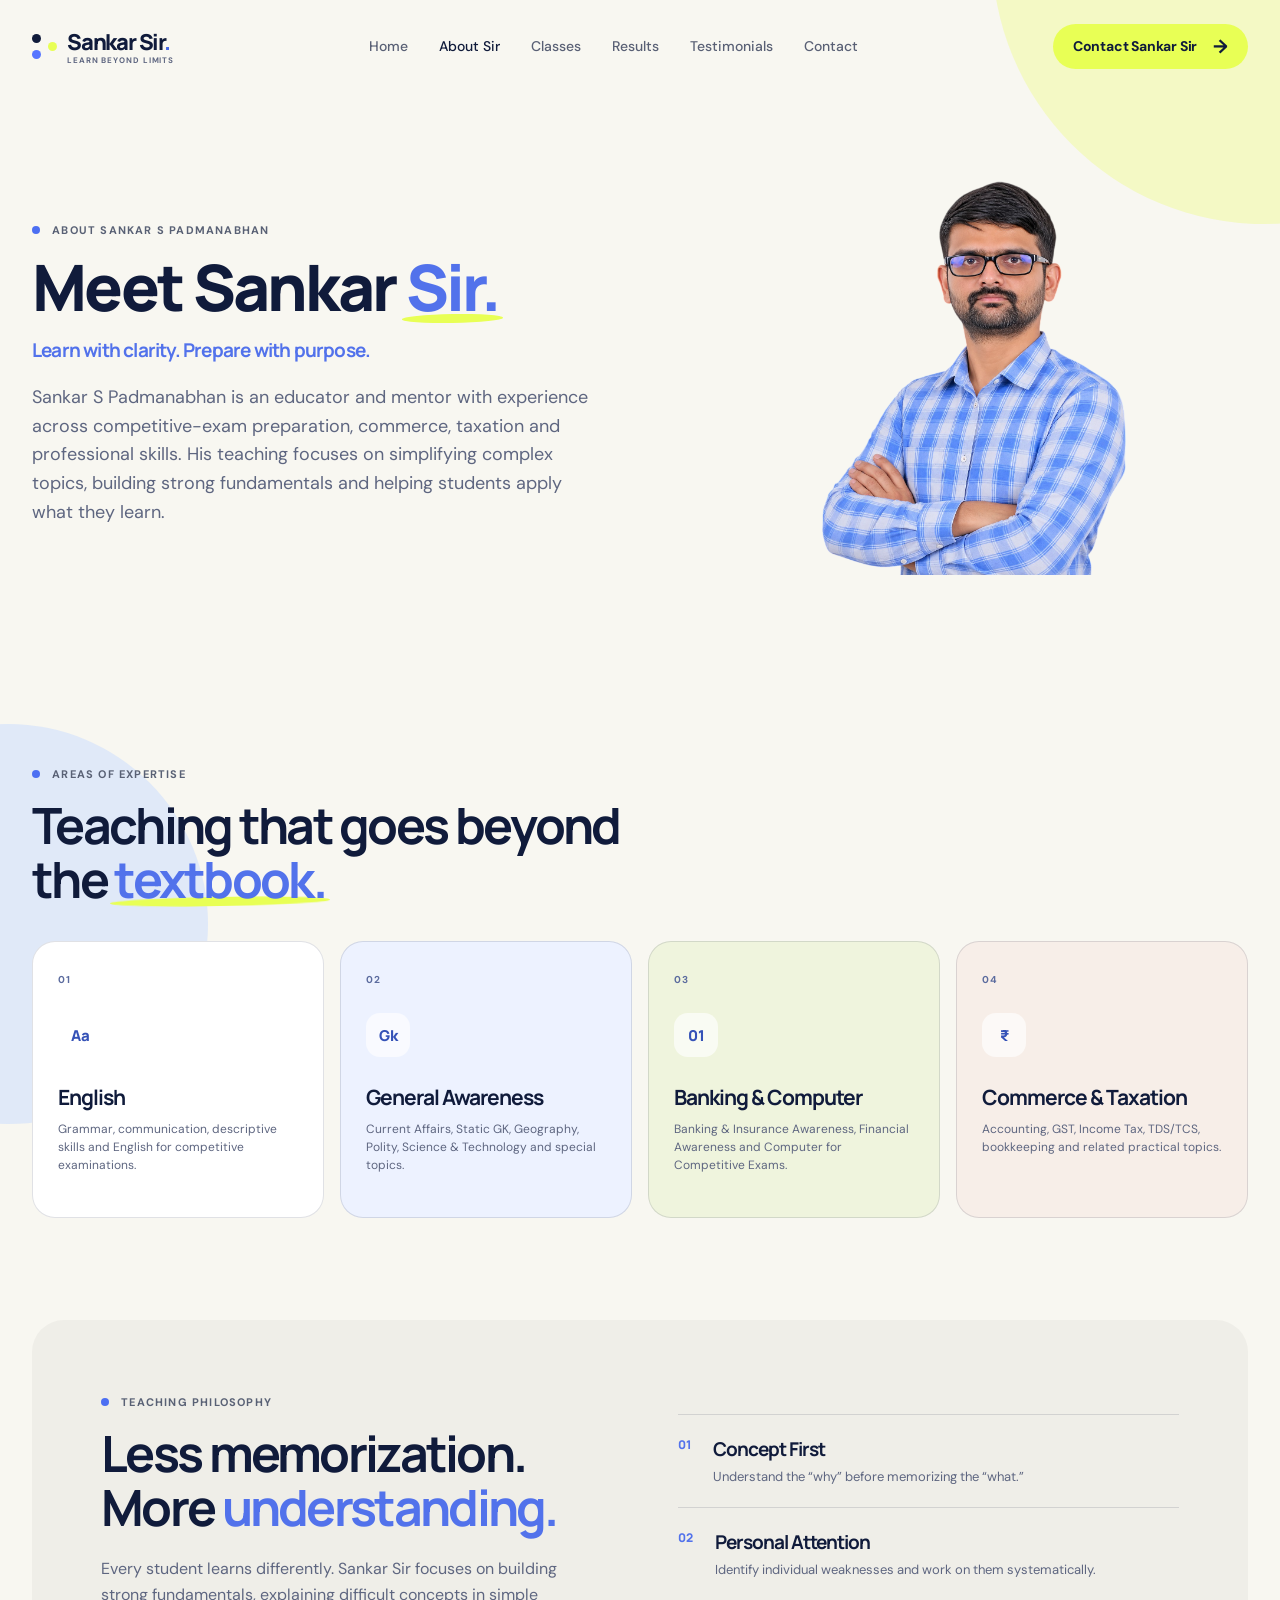
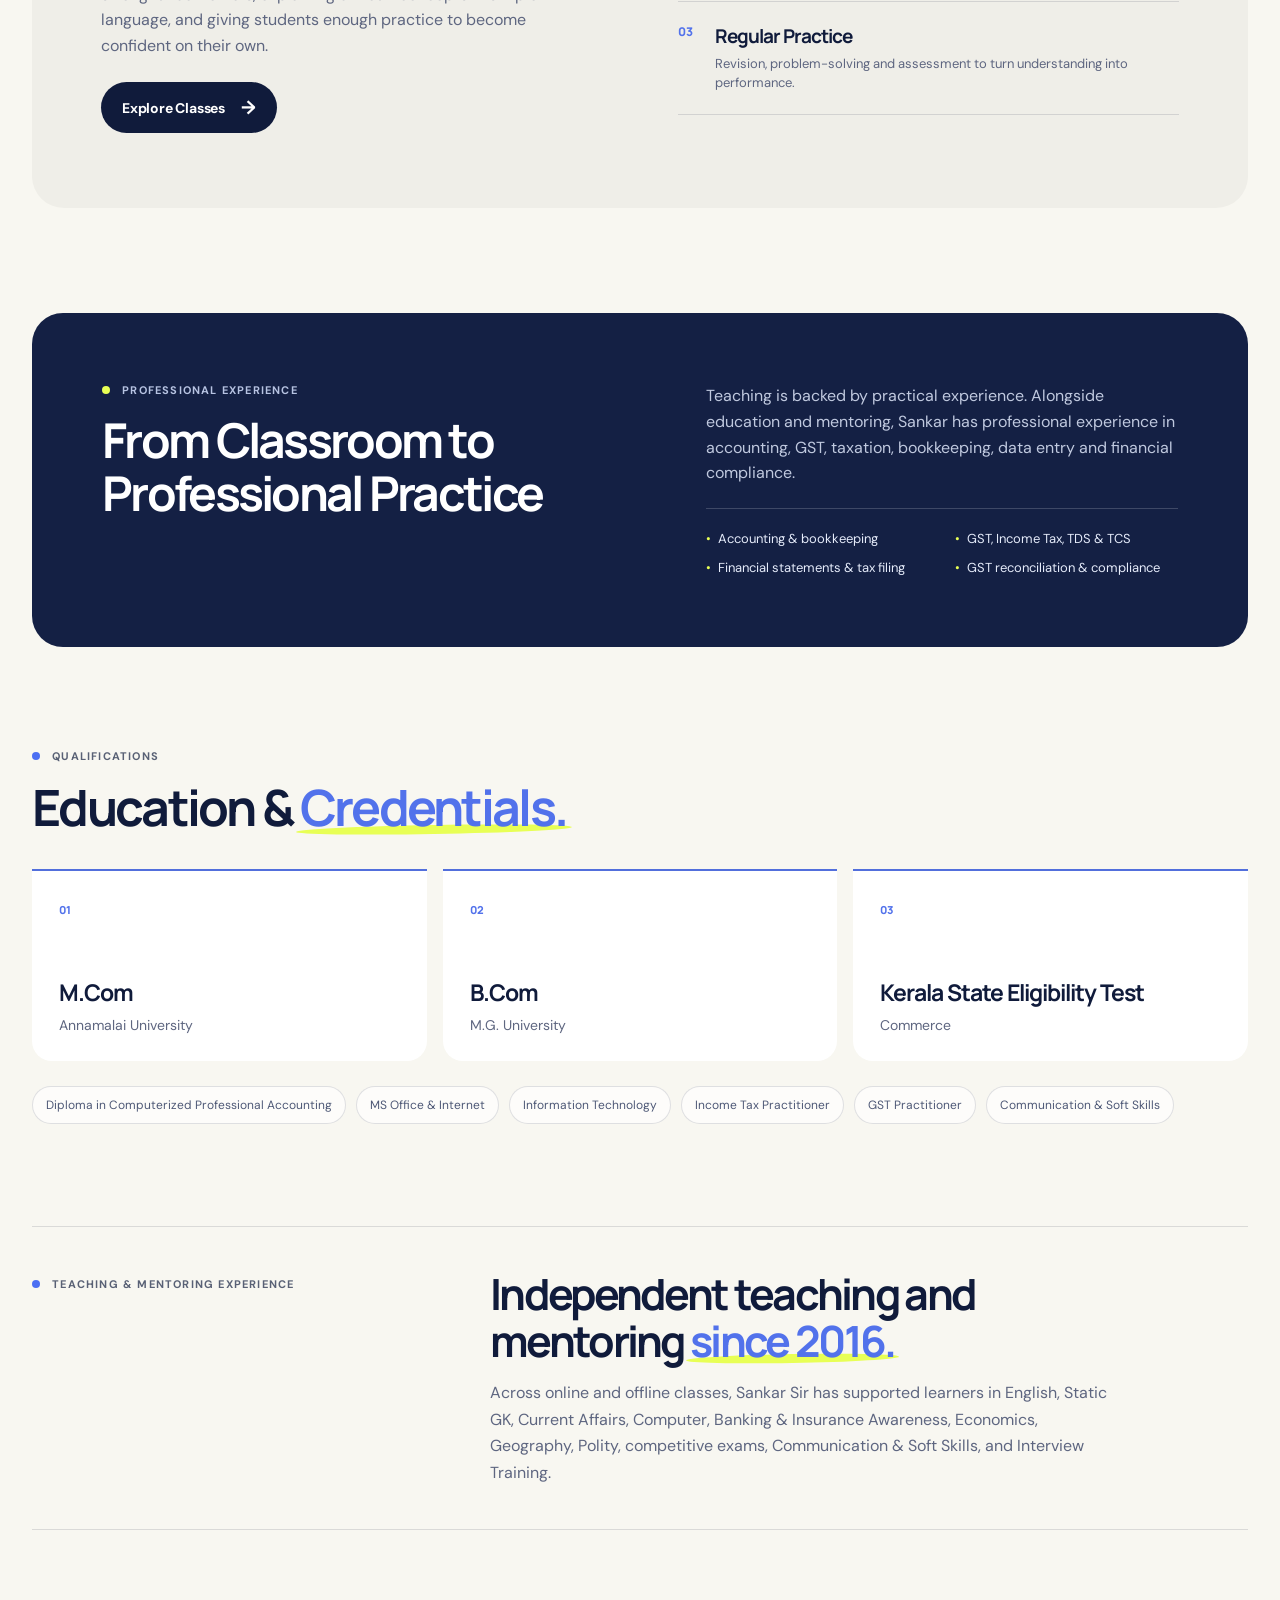
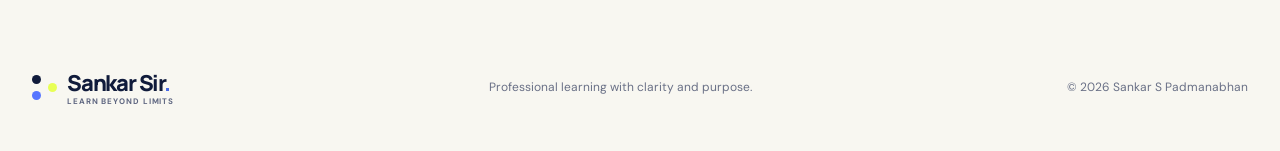
==== about.html @ ae84454e "Add testimonials page and visitor count tracking functionality - Created a new HTML file for testimo" ====
<!DOCTYPE html>
<html lang="en">
  <head>
    <meta charset="UTF-8" />
    <meta name="viewport" content="width=device-width, initial-scale=1.0" />
    <meta name="description" content="Meet Sankar S Padmanabhan, an educator, mentor and tax practitioner with independent teaching and mentoring experience since 2016." />
    <title>About Sankar Sir | Educator &amp; Mentor</title>
    <link rel="preconnect" href="https://fonts.googleapis.com" /><link rel="preconnect" href="https://fonts.gstatic.com" crossorigin />
    <link href="https://fonts.googleapis.com/css2?family=DM+Sans:wght@400;500;600;700&family=Manrope:wght@500;600;700;800&display=swap" rel="stylesheet" /><link rel="stylesheet" href="styles.css" />
  </head>
  <body>
    <div class="page-glow glow-one"></div><div class="page-glow glow-two"></div>
    <header class="site-header">
      <a class="brand" href="index.html" aria-label="Sankar Sir home"><span class="brand-mark" aria-hidden="true"><i></i><i></i><i></i></span><span>Sankar Sir<span class="brand-dot">.</span><small>Learn Beyond Limits</small></span></a>
      <nav class="main-nav" aria-label="Main navigation"><a href="index.html">Home</a><a class="active" href="about.html">About Sir</a><a href="courses.html">Classes</a><a href="results.html">Results</a><a href="testimonials.html">Testimonials</a><a href="contact.html">Contact</a></nav>
      <a class="button button-small header-cta" href="contact.html">Contact Sankar Sir <span>&rarr;</span></a><button class="menu-toggle" type="button" aria-label="Open navigation" aria-expanded="false"><span></span><span></span></button>
    </header>
    <main>
      <section class="page-intro section-shell about-intro personal-about-intro">
        <div><p class="eyebrow"><span class="eyebrow-dot"></span> ABOUT SANKAR S PADMANABHAN</p><h1>Meet Sankar <em>Sir.</em></h1><p class="intro-tagline">Learn with clarity. Prepare with purpose.</p><p class="lead">Sankar S Padmanabhan is an educator and mentor with experience across competitive-exam preparation, commerce, taxation and professional skills. His teaching focuses on simplifying complex topics, building strong fundamentals and helping students apply what they learn.</p></div>
        <div class="intro-image image-cut about-portrait"><img src="images/prof.png" alt="Sankar S Padmanabhan" /></div>
      </section>

      <section class="expertise-section section-shell" aria-labelledby="expertise-title">
        <div class="section-heading"><div><p class="eyebrow"><span class="eyebrow-dot"></span> AREAS OF EXPERTISE</p><h2 id="expertise-title">Teaching that goes beyond the <em>textbook.</em></h2></div></div>
        <div class="expertise-grid">
          <article><span class="expertise-number">01</span><span class="expertise-icon">Aa</span><h3>English</h3><p>Grammar, communication, descriptive skills and English for competitive examinations.</p></article>
          <article><span class="expertise-number">02</span><span class="expertise-icon">Gk</span><h3>General Awareness</h3><p>Current Affairs, Static GK, Geography, Polity, Science &amp; Technology and special topics.</p></article>
          <article><span class="expertise-number">03</span><span class="expertise-icon">01</span><h3>Banking &amp; Computer</h3><p>Banking &amp; Insurance Awareness, Financial Awareness and Computer for Competitive Exams.</p></article>
          <article><span class="expertise-number">04</span><span class="expertise-icon">₹</span><h3>Commerce &amp; Taxation</h3><p>Accounting, GST, Income Tax, TDS/TCS, bookkeeping and related practical topics.</p></article>
        </div>
      </section>

      <section class="why-section section-shell philosophy-section">
        <div class="why-quote"><p class="eyebrow"><span class="eyebrow-dot"></span> TEACHING PHILOSOPHY</p><h2>Less memorization.<br />More <em>understanding.</em></h2><p>Every student learns differently. Sankar Sir focuses on building strong fundamentals, explaining difficult concepts in simple language, and giving students enough practice to become confident on their own.</p><a class="button button-dark" href="courses.html">Explore Classes <span>&rarr;</span></a></div>
        <div class="feature-list"><article><span>01</span><div><h3>Concept First</h3><p>Understand the “why” before memorizing the “what.”</p></div></article><article><span>02</span><div><h3>Personal Attention</h3><p>Identify individual weaknesses and work on them systematically.</p></div></article><article><span>03</span><div><h3>Regular Practice</h3><p>Revision, problem-solving and assessment to turn understanding into performance.</p></div></article></div>
      </section>

      <section class="practice-panel section-shell">
        <div><p class="eyebrow"><span class="eyebrow-dot"></span> PROFESSIONAL EXPERIENCE</p><h2>From Classroom to <em>Professional Practice</em></h2></div>
        <div><p>Teaching is backed by practical experience. Alongside education and mentoring, Sankar has professional experience in accounting, GST, taxation, bookkeeping, data entry and financial compliance.</p><ul><li>Accounting &amp; bookkeeping</li><li>GST, Income Tax, TDS &amp; TCS</li><li>Financial statements &amp; tax filing</li><li>GST reconciliation &amp; compliance</li></ul></div>
      </section>

      <section class="credentials-section section-shell" aria-labelledby="credentials-title">
        <div class="section-heading"><div><p class="eyebrow"><span class="eyebrow-dot"></span> QUALIFICATIONS</p><h2 id="credentials-title">Education &amp; <em>Credentials.</em></h2></div></div>
        <div class="education-grid"><article><span>01</span><h3>M.Com</h3><p>Annamalai University</p></article><article><span>02</span><h3>B.Com</h3><p>M.G. University</p></article><article><span>03</span><h3>Kerala State Eligibility Test</h3><p>Commerce</p></article></div>
        <div class="training-list" aria-label="Selected additional qualifications and training"><span>Diploma in Computerized Professional Accounting</span><span>MS Office &amp; Internet</span><span>Information Technology</span><span>Income Tax Practitioner</span><span>GST Practitioner</span><span>Communication &amp; Soft Skills</span></div>
      </section>

      <section class="experience-section section-shell"><p class="eyebrow"><span class="eyebrow-dot"></span> TEACHING &amp; MENTORING EXPERIENCE</p><div><h2>Independent teaching and mentoring <em>since 2016.</em></h2><p>Across online and offline classes, Sankar Sir has supported learners in English, Static GK, Current Affairs, Computer, Banking &amp; Insurance Awareness, Economics, Geography, Polity, competitive exams, Communication &amp; Soft Skills, and Interview Training.</p></div></section>
    </main>
    <footer class="site-footer section-shell"><a class="brand brand-footer" href="index.html"><span class="brand-mark" aria-hidden="true"><i></i><i></i><i></i></span><span>Sankar Sir<span class="brand-dot">.</span><small>Learn Beyond Limits</small></span></a><p>Professional learning with clarity and purpose.</p><p>&copy; 2026 Sankar S Padmanabhan</p></footer><script src="script.js?v=4"></script>
  </body>
</html>
---- styles.css ----
:root {
  --ink: #101b3b;
  --muted: #5e6680;
  --paper: #f8f7f1;
  --bright: #e8ff55;
  --blue: #c8dcff;
  --line: rgba(16, 27, 59, .13);
  --radius: 28px;
}

* {
  box-sizing: border-box;
}

html {
  scroll-behavior: smooth;
}

body {
  margin: 0;
  background: var(--paper);
  color: var(--ink);
  font-family: "DM Sans", sans-serif;
  overflow-x: hidden;
}

a {
  color: inherit;
  text-decoration: none;
}

.page-glow {
  position: fixed;
  z-index: -1;
  filter: blur(0);
  border-radius: 50%;
  pointer-events: none;
}

.glow-one {
  width: 34rem;
  height: 34rem;
  top: -20rem;
  right: -16rem;
  background: rgba(232, 255, 85, .28);
}

.glow-two {
  width: 25rem;
  height: 25rem;
  bottom: -14rem;
  left: -12rem;
  background: rgba(200, 220, 255, .5);
}

.section-shell,
.site-header {
  max-width: 1240px;
  margin: 0 auto;
  width: calc(100% - 64px);
}

.site-header {
  height: 92px;
  display: flex;
  align-items: center;
  justify-content: space-between;
  gap: 28px;
}

.brand {
  display: inline-flex;
  align-items: center;
  gap: 10px;
  font-family: "Manrope", sans-serif;
  font-weight: 800;
  font-size: 22px;
  letter-spacing: -1.2px;
}

.brand-dot {
  color: #4668e5;
}

.brand-mark {
  width: 25px;
  height: 25px;
  position: relative;
  display: inline-block;
}

.brand-mark i {
  position: absolute;
  display: block;
  width: 9px;
  height: 9px;
  border-radius: 50%;
  background: var(--ink);
}

.brand-mark i:nth-child(1) {
  top: 0;
  left: 0;
}

.brand-mark i:nth-child(2) {
  bottom: 0;
  left: 0;
  background: #5675ff;
}

.brand-mark i:nth-child(3) {
  right: 0;
  top: 8px;
  background: var(--bright);
}

.main-nav {
  display: flex;
  align-items: center;
  gap: 31px;
  font-size: 14px;
  font-weight: 500;
}

.main-nav a {
  color: #596075;
  transition: color .2s ease;
}

.main-nav a:hover,
.main-nav a.active {
  color: var(--ink);
}

.button {
  display: inline-flex;
  align-items: center;
  justify-content: center;
  gap: 16px;
  border-radius: 999px;
  font-weight: 700;
  font-size: 14px;
  letter-spacing: -.2px;
  transition: transform .2s ease, box-shadow .2s ease;
}

.button:hover {
  transform: translateY(-3px);
  box-shadow: 0 10px 22px rgba(16, 27, 59, .14);
}

.button span {
  font-size: 19px;
  line-height: 1;
}

.button-small {
  background: var(--bright);
  padding: 13px 20px;
}

.button-primary {
  padding: 16px 23px;
  background: var(--ink);
  color: white;
}

.button-dark {
  padding: 16px 21px;
  background: var(--ink);
  color: white;
}

.button-light {
  padding: 17px 23px;
  color: var(--ink);
  background: var(--bright);
}

.menu-toggle {
  display: none;
  border: 0;
  background: transparent;
  padding: 8px;
}

.menu-toggle span {
  width: 23px;
  height: 2px;
  display: block;
  margin: 5px;
  background: var(--ink);
}

.hero {
  min-height: 604px;
  padding: 59px 68px 54px;
  border-radius: 34px;
  background: rgba(255, 255, 255, .75);
  display: grid;
  grid-template-columns: 1.02fr .98fr;
  align-items: center;
  gap: 34px;
  box-shadow: 0 16px 55px rgba(33, 43, 83, .04);
}

.eyebrow {
  margin: 0 0 17px;
  font-weight: 700;
  color: #596175;
  letter-spacing: 1.2px;
  font-size: 11px;
}

.eyebrow-dot {
  display: inline-block;
  width: 8px;
  height: 8px;
  border-radius: 50%;
  margin-right: 8px;
  background: #4c6ff2;
}

h1,
h2,
h3,
p {
  margin-top: 0;
}

h1,
h2,
h3 {
  font-family: "Manrope", sans-serif;
  letter-spacing: -2.7px;
}

h1 {
  max-width: 560px;
  margin-bottom: 22px;
  font-size: clamp(44px, 5vw, 70px);
  font-weight: 800;
  line-height: 1.04;
}

em {
  color: #5272eb;
  font-style: normal;
  position: relative;
}

em::after {
  content: "";
  position: absolute;
  z-index: -1;
  left: -4px;
  right: -5px;
  bottom: 7px;
  height: 9px;
  transform: rotate(-1deg);
  border-radius: 100%;
  background: var(--bright);
}

.hero-description {
  max-width: 490px;
  margin-bottom: 29px;
  color: var(--muted);
  font-size: 17px;
  line-height: 1.55;
}

.hero-actions {
  display: flex;
  align-items: center;
  gap: 26px;
  margin-bottom: 38px;
}

.text-link {
  display: inline-flex;
  align-items: center;
  gap: 9px;
  font-size: 14px;
  font-weight: 700;
}

.play-icon {
  display: grid;
  place-items: center;
  width: 28px;
  height: 28px;
  padding-left: 1px;
  border: 1px solid var(--line);
  border-radius: 50%;
  color: #4c6ff2;
  font-size: 9px;
}

.trust-row {
  display: flex;
  gap: 12px;
  align-items: center;
}

.trust-row p {
  margin: 0;
  color: #73798d;
  font-size: 12px;
  line-height: 1.45;
}

.trust-row strong {
  color: var(--ink);
  font-size: 13px;
}

.avatar-stack {
  display: flex;
  align-items: center;
}

.avatar-stack img,
.avatar-stack span {
  width: 30px;
  height: 30px;
  border: 2px solid white;
  margin-left: -8px;
  border-radius: 50%;
  object-fit: cover;
}

.avatar-stack img:first-child {
  margin-left: 0;
}

.avatar-stack span {
  display: grid;
  place-items: center;
  color: white;
  background: #5575ed;
  font-weight: 700;
  font-size: 9px;
}

.hero-visual {
  position: relative;
  min-height: 464px;
}

.image-frame {
  position: absolute;
  overflow: hidden;
  inset: 9px 37px 0 12px;
  border-radius: 170px 170px 28px 28px;
  background: #dce4e4;
}

.image-frame img {
  width: 100%;
  height: 100%;
  display: block;
  object-fit: cover;
  object-position: 50% 52%;
  filter: saturate(.8) contrast(.98);
}

.image-shade {
  position: absolute;
  inset: 0;
  background: linear-gradient(180deg, rgba(13, 25, 57, .08), transparent 50%, rgba(13, 25, 57, .28));
}

.image-label {
  position: absolute;
  bottom: 19px;
  left: 23px;
  margin: 0;
  color: white;
  font-family: "Manrope", sans-serif;
  font-size: 13px;
  font-weight: 700;
  letter-spacing: -.4px;
}

.image-label span {
  display: inline-block;
  width: 7px;
  height: 7px;
  margin-right: 6px;
  background: var(--bright);
  border-radius: 100%;
}

.visual-orbit {
  position: absolute;
  border: 1px solid rgba(80, 111, 237, .3);
  border-radius: 50%;
}

.orbit-one {
  width: 100px;
  height: 100px;
  top: -14px;
  right: -8px;
}

.orbit-two {
  width: 52px;
  height: 52px;
  bottom: 0;
  left: -15px;
  border-color: #c5dd56;
}

.glass-card {
  position: absolute;
  display: flex;
  align-items: center;
  gap: 12px;
  border: 1px solid rgba(255, 255, 255, .65);
  background: rgba(255, 255, 255, .88);
  box-shadow: 0 14px 31px rgba(29, 39, 72, .14);
  backdrop-filter: blur(9px);
}

.progress-card {
  top: 71px;
  right: -13px;
  padding: 12px 14px 11px;
  border-radius: 15px;
}

.progress-card .mini-chart {
  width: 61px;
  color: #5779ee;
}

.progress-card svg {
  width: 100%;
  display: block;
}

.progress-card strong {
  display: block;
  color: #4c6ee7;
  font-family: "Manrope", sans-serif;
  font-size: 18px;
  letter-spacing: -1px;
}

.progress-card span,
.mentor-card span {
  display: block;
  color: #73798d;
  font-size: 9px;
  line-height: 1.25;
}

.mentor-card {
  left: -24px;
  bottom: 41px;
  padding: 12px 16px 12px 12px;
  border-radius: 15px;
}

.mentor-card p {
  margin: 0;
  font-size: 12px;
  line-height: 1.25;
}

.mentor-card strong {
  font-family: "Manrope", sans-serif;
  letter-spacing: -.5px;
}

.mentor-icon {
  display: grid;
  place-items: center;
  flex: 0 0 33px;
  height: 33px;
  color: #273f99;
  border-radius: 10px;
  background: var(--bright);
  font-size: 17px;
}

.mentor-hero-image {
  background: transparent;
}

.mentor-hero-image img {
  object-fit: contain;
  object-position: center bottom;
  filter: none;
}

.metrics {
  display: grid;
  grid-template-columns: repeat(4, 1fr);
  margin-top: 30px;
  border-top: 1px solid var(--line);
  border-bottom: 1px solid var(--line);
}

.metrics div {
  padding: 25px 15px 24px;
  border-right: 1px solid var(--line);
  text-align: center;
}

.metrics div:last-child {
  border: 0;
}

.metrics strong {
  display: block;
  font-family: "Manrope", sans-serif;
  letter-spacing: -1.2px;
  font-size: 26px;
}

.metrics span {
  color: var(--muted);
  font-size: 12px;
}

.programs {
  padding-top: 109px;
  padding-bottom: 105px;
}

.section-heading {
  display: flex;
  justify-content: space-between;
  align-items: end;
  gap: 30px;
  margin-bottom: 37px;
}

.section-heading h2,
.why-quote h2,
.cta-band h2 {
  max-width: 660px;
  margin: 0;
  font-size: clamp(33px, 4vw, 50px);
  line-height: 1.08;
}

.outline-link {
  border-bottom: 1px solid var(--ink);
  padding-bottom: 5px;
  white-space: nowrap;
  font-size: 13px;
  font-weight: 700;
}

.outline-link span {
  margin-left: 6px;
  font-size: 18px;
}

.program-grid {
  display: grid;
  grid-template-columns: repeat(3, 1fr);
  gap: 17px;
}

.program-card {
  min-height: 295px;
  padding: 25px;
  display: flex;
  flex-direction: column;
  border-radius: var(--radius);
  transition: transform .25s ease;
}

.program-card:hover {
  transform: translateY(-7px);
}

.card-blue {
  background: #c7dbff;
}

.card-lime {
  background: #e6fa75;
}

.card-peach {
  background: #ffc9ad;
}

.program-icon {
  display: grid;
  place-items: center;
  width: 45px;
  height: 45px;
  border-radius: 14px;
  background: rgba(255, 255, 255, .52);
  font-size: 26px;
}

.program-count {
  margin: auto 0 11px;
  color: rgba(16, 27, 59, .62);
  font-size: 10px;
  font-weight: 700;
  letter-spacing: .7px;
}

.program-card h3 {
  margin: 0 0 21px;
  font-size: 28px;
  line-height: 1.1;
}

.program-card a {
  display: flex;
  justify-content: space-between;
  align-items: center;
  padding-top: 13px;
  border-top: 1px solid rgba(16, 27, 59, .22);
  font-size: 13px;
  font-weight: 700;
}

.program-card a span {
  font-size: 20px;
}

.why-section {
  display: grid;
  grid-template-columns: 1fr 1fr;
  gap: 75px;
  padding: 75px 69px;
  border-radius: 32px;
  background: #efeee8;
}

.why-quote h2 {
  margin-bottom: 22px;
}

.why-quote>p:not(.eyebrow) {
  max-width: 470px;
  color: var(--muted);
  font-size: 16px;
  line-height: 1.6;
}

.why-quote .button {
  margin-top: 8px;
}

.feature-list {
  display: flex;
  flex-direction: column;
  justify-content: center;
}

.feature-list article {
  display: flex;
  gap: 22px;
  padding: 21px 0;
  border-top: 1px solid var(--line);
}

.feature-list article:last-child {
  border-bottom: 1px solid var(--line);
}

.feature-list>article>span {
  color: #5272eb;
  font-family: "Manrope", sans-serif;
  font-size: 12px;
  font-weight: 800;
}

.feature-list h3 {
  margin: 0 0 5px;
  font-size: 19px;
  letter-spacing: -1px;
}

.feature-list p {
  margin: 0;
  color: var(--muted);
  font-size: 13px;
  line-height: 1.5;
}

.cta-band {
  position: relative;
  overflow: hidden;
  display: flex;
  justify-content: space-between;
  gap: 40px;
  align-items: end;
  margin-top: 107px;
  padding: 62px 69px;
  color: white;
  border-radius: 32px;
  background: #121e42;
}

.eyebrow-light {
  color: #b9c2dd;
}

.cta-band .eyebrow-dot {
  background: var(--bright);
}

.cta-band h2 {
  max-width: none;
  color: white;
}

.cta-band h2 em {
  color: white;
}

.cta-band h2 em::after {
  background: #5677ee;
}

.cta-actions {
  width: 328px;
  position: relative;
  z-index: 1;
}

.cta-actions p {
  margin-bottom: 21px;
  color: #b9c2dc;
  line-height: 1.5;
  font-size: 14px;
}

.cta-spark {
  position: absolute;
  color: #4e70ed;
  font-size: 120px;
  line-height: 1;
  opacity: .7;
}

.spark-one {
  right: 40px;
  top: -35px;
}

.spark-two {
  right: 280px;
  bottom: -80px;
  color: #ddec57;
  font-size: 98px;
  opacity: .18;
}

.site-footer {
  display: flex;
  align-items: center;
  justify-content: space-between;
  padding: 35px 0 45px;
  color: #697086;
  font-size: 12px;
}

.brand-footer {
  color: var(--ink);
}

.site-footer p {
  margin: 0;
}

/* Inner pages */
.page-intro {
  padding-top: 83px;
  padding-bottom: 75px;
}

.page-intro h1 {
  max-width: 720px;
  margin-bottom: 21px;
}

.lead {
  max-width: 570px;
  margin: 0;
  color: var(--muted);
  font-size: 18px;
  line-height: 1.6;
}

.about-intro {
  display: grid;
  grid-template-columns: 1.08fr .92fr;
  gap: 80px;
  align-items: center;
  padding-bottom: 94px;
}

.intro-image {
  height: 400px;
  overflow: hidden;
  background: #d9e2ff;
}

.image-cut {
  border-radius: 150px 150px 28px 28px;
}

.intro-image img {
  width: 100%;
  height: 100%;
  object-fit: cover;
  object-position: center;
  filter: saturate(.82);
}

.centered-intro {
  text-align: center;
}

.centered-intro h1,
.centered-intro .lead {
  margin-left: auto;
  margin-right: auto;
}

.home-course-preview {
  display: flex;
  align-items: end;
  justify-content: space-between;
  padding-top: 77px;
  padding-bottom: 84px;
}

.home-course-preview .eyebrow {
  margin: 0 0 10px;
}

.home-course-preview div {
  display: flex;
  flex: 1;
  align-items: end;
  justify-content: space-between;
  gap: 30px;
}

.home-course-preview h2 {
  max-width: 600px;
  margin: 0;
  font-size: clamp(32px, 4vw, 50px);
  line-height: 1.08;
}

.value-strip {
  display: grid;
  grid-template-columns: repeat(3, 1fr);
  gap: 1px;
  overflow: hidden;
  margin-top: 24px;
  border-radius: 26px;
  background: var(--line);
}

.value-strip article {
  padding: 35px 31px;
  background: #fff;
}

.value-strip span {
  color: #5375ed;
  font-family: "Manrope", sans-serif;
  font-size: 11px;
  font-weight: 800;
}

.value-strip h3 {
  margin: 38px 0 9px;
  font-size: 21px;
  letter-spacing: -1px;
}

.value-strip p {
  max-width: 260px;
  margin: 0;
  color: var(--muted);
  line-height: 1.5;
  font-size: 13px;
}

.courses-intro {
  padding-bottom: 44px;
}

.course-section {
  padding-bottom: 0;
}

.course-filter {
  display: flex;
  justify-content: space-between;
  align-items: center;
  padding: 22px 0;
  margin-bottom: 30px;
  border-top: 1px solid var(--line);
  border-bottom: 1px solid var(--line);
}

.course-filter h2 {
  margin: 0;
  font-size: 24px;
  letter-spacing: -1.1px;
}

.course-filter span {
  color: var(--muted);
  font-size: 13px;
}

.course-grid {
  display: grid;
  grid-template-columns: repeat(3, 1fr);
  gap: 18px;
}

.course-card {
  overflow: hidden;
  border: 1px solid var(--line);
  border-radius: 22px;
  background: white;
  transition: transform .22s ease, box-shadow .22s ease;
}

.course-card:hover {
  transform: translateY(-5px);
  box-shadow: 0 15px 30px rgba(26, 39, 79, .1);
}

.course-top {
  min-height: 124px;
  position: relative;
  padding: 20px;
}

.course-top span {
  display: grid;
  place-items: center;
  width: 41px;
  height: 41px;
  border-radius: 13px;
  background: rgba(255, 255, 255, .53);
  font-size: 20px;
}

.course-top p {
  position: absolute;
  right: 18px;
  bottom: 6px;
  margin: 0;
  color: rgba(16, 27, 59, .62);
  font-size: 9px;
  font-weight: 700;
  letter-spacing: .8px;
}

.course-purple {
  background: #ded4ff;
}

.course-blue {
  background: #c7dbff;
}

.course-lime {
  background: #e5fa74;
}

.course-peach {
  background: #ffc9ad;
}

.course-pink {
  background: #f8cadb;
}

.course-mint {
  background: #bceedd;
}

.course-copy {
  padding: 21px 21px 18px;
}

.course-meta {
  margin-bottom: 11px;
  color: #68708a;
  font-size: 9px;
  font-weight: 700;
  letter-spacing: .7px;
}

.course-copy h3 {
  margin-bottom: 10px;
  font-size: 22px;
  letter-spacing: -1.1px;
}

.course-copy>p:not(.course-meta) {
  min-height: 57px;
  margin-bottom: 18px;
  color: var(--muted);
  font-size: 13px;
  line-height: 1.45;
}

.course-copy>div {
  display: flex;
  justify-content: space-between;
  align-items: center;
  border-top: 1px solid var(--line);
  padding-top: 13px;
}

.price {
  font-family: "Manrope", sans-serif;
  font-size: 13px;
  font-weight: 800;
}

.course-copy a {
  font-size: 12px;
  font-weight: 700;
}

.course-copy b {
  margin-left: 4px;
  color: #5272eb;
  font-size: 17px;
}

.compact-cta {
  margin-top: 70px;
}

.mentor-grid {
  display: grid;
  grid-template-columns: repeat(3, 1fr);
  gap: 20px;
}

.person-card {
  overflow: hidden;
  border-radius: 24px;
  background: white;
  border: 1px solid var(--line);
}

.person-card img {
  width: 100%;
  height: 350px;
  display: block;
  object-fit: cover;
  object-position: center top;
  filter: saturate(.8);
}

.person-card div {
  padding: 19px 20px 21px;
}

.person-card p {
  margin-bottom: 8px;
  color: #68708a;
  font-size: 9px;
  font-weight: 700;
  letter-spacing: .75px;
}

.person-card h3 {
  margin-bottom: 4px;
  font-size: 23px;
  letter-spacing: -1.15px;
}

.person-card span {
  color: var(--muted);
  font-size: 12px;
}

.mentor-banner {
  display: flex;
  align-items: center;
  justify-content: space-between;
  gap: 80px;
  margin-top: 65px;
  padding: 61px 70px;
  border-radius: 28px;
  background: #c7dbff;
}

.mentor-banner .eyebrow {
  margin-bottom: 11px;
}

.mentor-banner h2 {
  margin: 0;
  font-size: 43px;
  line-height: 1.08;
}

.mentor-banner>p {
  max-width: 370px;
  margin: 0;
  color: #3e4a75;
  font-size: 15px;
  line-height: 1.6;
}

.story-grid {
  display: grid;
  grid-template-columns: 1.25fr .875fr .875fr;
  gap: 18px;
}

.story-card {
  min-height: 355px;
  padding: 35px;
  display: flex;
  flex-direction: column;
  border-radius: 25px;
}

.featured-story {
  color: white;
  background: #142044;
}

.quote-mark {
  color: var(--bright);
  font-family: Georgia, serif;
  font-size: 72px;
  line-height: .7;
}

.story-card blockquote {
  margin: 24px 0 auto;
  font-family: "Manrope", sans-serif;
  font-size: 22px;
  font-weight: 700;
  line-height: 1.33;
  letter-spacing: -1px;
}

.story-person {
  display: flex;
  align-items: center;
  gap: 12px;
}

.story-person img {
  width: 38px;
  height: 38px;
  border-radius: 50%;
  object-fit: cover;
}

.story-person p,
.small-story>p {
  margin: 0;
}

.story-person strong,
.small-story strong {
  display: block;
  font-size: 12px;
}

.story-person span,
.small-story span {
  display: block;
  margin-top: 2px;
  color: #aeb9d5;
  font-size: 11px;
}

.small-story {
  background: #c7dbff;
}

.small-story .story-number {
  color: #5071eb;
  font-family: "Manrope", sans-serif;
  font-size: 12px;
  font-weight: 800;
}

.small-story blockquote {
  margin-top: 55px;
  font-size: 20px;
}

.small-story span {
  color: #52617f;
}

.accent-story {
  background: #e5fa74;
}

.result-metrics {
  margin-top: 72px;
}

.contact-layout {
  display: grid;
  grid-template-columns: .95fr 1.05fr;
  gap: 100px;
  align-items: center;
  padding-top: 72px;
  padding-bottom: 62px;
}

.contact-copy h1 {
  margin-bottom: 20px;
}

.contact-points {
  margin: 35px 0 31px;
}

.contact-points p {
  display: flex;
  align-items: center;
  gap: 10px;
  margin-bottom: 11px;
  font-size: 13px;
}

.contact-points span {
  display: grid;
  place-items: center;
  width: 21px;
  height: 21px;
  border-radius: 50%;
  background: var(--bright);
  color: #273f99;
  font-size: 10px;
}

.contact-details {
  display: flex;
  gap: 37px;
  padding-top: 22px;
  border-top: 1px solid var(--line);
}

.contact-details p {
  margin: 0;
  font-size: 13px;
  font-weight: 700;
}

.contact-details span {
  display: block;
  margin-bottom: 5px;
  color: var(--muted);
  font-size: 10px;
  font-weight: 500;
}

.contact-form {
  padding: 36px;
  border-radius: 28px;
  background: white;
  box-shadow: 0 16px 45px rgba(25, 37, 75, .08);
}

.form-kicker {
  margin-bottom: 9px;
  color: #5375ed;
  font-size: 10px;
  font-weight: 700;
  letter-spacing: 1px;
}

.contact-form h2 {
  margin-bottom: 25px;
  font-size: 29px;
  letter-spacing: -1.4px;
}

.contact-form label {
  display: block;
  margin-bottom: 15px;
  color: #3d4765;
  font-size: 11px;
  font-weight: 700;
}

.contact-form input,
.contact-form select,
.contact-form textarea {
  width: 100%;
  display: block;
  margin-top: 7px;
  padding: 12px 13px;
  border: 1px solid #dce0e9;
  border-radius: 9px;
  outline: none;
  color: var(--ink);
  background: #fbfbfc;
  font: inherit;
  font-size: 13px;
}

.contact-form textarea {
  resize: vertical;
}

.contact-form input:focus,
.contact-form select:focus,
.contact-form textarea:focus {
  border-color: #5978ed;
  box-shadow: 0 0 0 3px rgba(89, 120, 237, .11);
}

.contact-form .button {
  width: 100%;
  margin-top: 4px;
  border: 0;
  cursor: pointer;
}

.form-status {
  min-height: 18px;
  margin: 12px 0 0;
  color: #3d925a;
  text-align: center;
  font-size: 12px;
  font-weight: 700;
}

@media (max-width: 900px) {
  .site-header {
    height: 78px;
  }

  .main-nav {
    gap: 18px;
  }

  .header-cta {
    display: none;
  }

  .hero {
    grid-template-columns: 1fr;
    padding: 60px;
  }

  .hero-visual {
    min-height: 490px;
    max-width: 520px;
    width: 100%;
    margin: 0 auto;
  }

  .program-card h3 {
    font-size: 23px;
  }

  .why-section {
    padding: 55px;
    gap: 45px;
  }

  .cta-band {
    padding: 54px;
  }

  .about-intro,
  .contact-layout {
    grid-template-columns: 1fr;
    gap: 44px;
  }

  .about-intro {
    padding-bottom: 75px;
  }

  .intro-image {
    max-width: 530px;
    width: 100%;
  }

  .course-grid {
    grid-template-columns: 1fr 1fr;
  }

  .mentor-banner {
    padding: 50px;
    gap: 40px;
  }

  .contact-form {
    max-width: 610px;
    width: 100%;
  }

  .contact-layout {
    padding-top: 45px;
  }
}

@media (max-width: 660px) {

  .section-shell,
  .site-header {
    width: calc(100% - 32px);
  }

  .main-nav {
    position: absolute;
    left: 16px;
    right: 16px;
    top: 68px;
    display: none;
    flex-direction: column;
    align-items: flex-start;
    padding: 20px;
    border: 1px solid var(--line);
    border-radius: 18px;
    background: rgba(255, 255, 255, .98);
    box-shadow: 0 14px 30px rgba(16, 27, 59, .08);
    z-index: 5;
  }

  .main-nav.is-open {
    display: flex;
  }

  .menu-toggle {
    display: block;
  }

  .hero {
    min-height: auto;
    padding: 42px 25px 31px;
    border-radius: 24px;
  }

  .hero h1 {
    font-size: 44px;
  }

  .hero-description {
    font-size: 15px;
  }

  .hero-actions {
    flex-wrap: wrap;
    gap: 17px;
    margin-bottom: 28px;
  }

  .hero-visual {
    min-height: 407px;
    margin-top: 8px;
  }

  .image-frame {
    inset: 8px 15px 0 4px;
  }

  .progress-card {
    right: -3px;
    top: 45px;
  }

  .mentor-card {
    left: -6px;
    bottom: 23px;
  }

  .metrics {
    grid-template-columns: 1fr 1fr;
    margin-top: 20px;
  }

  .metrics div:nth-child(2) {
    border-right: 0;
  }

  .metrics div:nth-child(-n+2) {
    border-bottom: 1px solid var(--line);
  }

  .metrics strong {
    font-size: 22px;
  }

  .programs {
    padding: 72px 0;
  }

  .section-heading {
    align-items: flex-start;
    flex-direction: column;
    margin-bottom: 25px;
  }

  .program-grid {
    grid-template-columns: 1fr;
  }

  .program-card {
    min-height: 245px;
  }

  .why-section {
    grid-template-columns: 1fr;
    padding: 42px 25px;
    gap: 30px;
    border-radius: 24px;
  }

  .cta-band {
    display: block;
    margin-top: 72px;
    padding: 43px 25px;
    border-radius: 24px;
  }

  .cta-actions {
    width: auto;
    margin-top: 27px;
  }

  .cta-spark {
    font-size: 88px;
  }

  .spark-one {
    right: 2px;
    top: -21px;
  }

  .spark-two {
    display: none;
  }

  .site-footer {
    align-items: flex-start;
    flex-direction: column;
    gap: 12px;
  }

  .page-intro {
    padding-top: 52px;
    padding-bottom: 52px;
  }

  .page-intro h1 {
    font-size: 43px;
  }

  .lead {
    font-size: 16px;
  }

  .about-intro {
    gap: 31px;
  }

  .intro-image {
    height: 305px;
  }

  .home-course-preview {
    display: block;
    padding: 56px 0 62px;
  }

  .home-course-preview div {
    display: block;
  }

  .home-course-preview h2 {
    margin-bottom: 22px;
  }

  .value-strip,
  .course-grid,
  .mentor-grid,
  .story-grid {
    grid-template-columns: 1fr;
  }

  .value-strip article {
    padding: 29px 25px;
  }

  .course-filter {
    align-items: flex-start;
    flex-direction: column;
    gap: 5px;
    margin-bottom: 20px;
  }

  .course-copy>p:not(.course-meta) {
    min-height: auto;
  }

  .mentor-banner {
    display: block;
    padding: 39px 27px;
    margin-top: 46px;
  }

  .mentor-banner h2 {
    margin-bottom: 21px;
    font-size: 35px;
  }

  .person-card img {
    height: 290px;
  }

  .story-card {
    min-height: 295px;
  }

  .small-story blockquote {
    margin-top: 35px;
  }

  .contact-layout {
    gap: 35px;
    padding-top: 47px;
    padding-bottom: 33px;
  }

  .contact-details {
    display: block;
  }

  .contact-details p+p {
    margin-top: 15px;
  }

  .contact-form {
    padding: 27px 20px;
    border-radius: 23px;
  }
}

/* Sankar Sir personal educator brand */
.brand small {
  display: block;
  margin-top: -2px;
  color: var(--muted);
  font-family: "DM Sans", sans-serif;
  font-size: 8px;
  font-weight: 700;
  letter-spacing: .9px;
  text-transform: uppercase;
}

.personal-hero {
  min-height: 620px;
}

.personal-hero .hero-description {
  max-width: 510px;
}

.personal-portrait {
  background: transparent;
}

.personal-portrait img {
  object-fit: contain;
  object-position: center bottom;
  filter: none;
}

.profile-caption {
  position: absolute;
  right: -8px;
  bottom: 42px;
  z-index: 2;
  display: flex;
  align-items: center;
  gap: 10px;
  padding: 12px 15px;
  border: 1px solid rgba(16, 27, 59, .08);
  border-radius: 14px;
  background: rgba(255, 255, 255, .93);
  box-shadow: 0 12px 28px rgba(16, 27, 59, .1);
}

.profile-caption span {
  display: block;
  width: 8px;
  height: 8px;
  border-radius: 50%;
  background: #5272eb;
}

.profile-caption p {
  margin: 0;
  color: var(--muted);
  font-size: 10px;
  line-height: 1.45;
}

.profile-caption strong {
  color: var(--ink);
  font-family: "Manrope", sans-serif;
  font-size: 12px;
  letter-spacing: -.45px;
}

.hero-note {
  display: flex;
  align-items: center;
  gap: 12px;
}

.hero-note-mark {
  display: grid;
  width: 34px;
  height: 34px;
  place-items: center;
  border-radius: 11px;
  background: var(--bright);
  color: #273f99;
  font-family: "Manrope", sans-serif;
  font-size: 15px;
  font-weight: 800;
}

.hero-note p {
  margin: 0;
  color: #73798d;
  font-size: 12px;
  line-height: 1.45;
}

.hero-note strong {
  color: var(--ink);
  font-size: 13px;
}

.credential-strip {
  display: grid;
  grid-template-columns: repeat(4, 1fr);
  margin-top: 30px;
  border-top: 1px solid var(--line);
  border-bottom: 1px solid var(--line);
}

.credential-strip div {
  min-height: 94px;
  padding: 22px 19px;
  border-right: 1px solid var(--line);
}

.credential-strip div:last-child {
  border-right: 0;
}

.credential-strip strong,
.credential-strip span {
  display: block;
}

.credential-strip strong {
  margin-bottom: 6px;
  font-family: "Manrope", sans-serif;
  font-size: 15px;
  letter-spacing: -.65px;
}

.credential-strip span {
  color: var(--muted);
  font-size: 11px;
  line-height: 1.4;
}

.home-focus {
  padding: 105px 0 96px;
}

.focus-grid {
  display: grid;
  grid-template-columns: repeat(3, 1fr);
  gap: 17px;
}

.focus-grid article {
  min-height: 245px;
  padding: 29px;
  border: 1px solid var(--line);
  border-radius: 24px;
  background: rgba(255, 255, 255, .72);
  transition: transform .22s ease, box-shadow .22s ease;
}

.focus-grid article:hover {
  transform: translateY(-5px);
  box-shadow: 0 15px 32px rgba(16, 27, 59, .08);
}

.focus-grid article:nth-child(2) {
  background: #eaf2ff;
}

.focus-grid article:nth-child(3) {
  background: #eef4dc;
}

.focus-grid span,
.progress-path span,
.education-grid > article > span {
  color: #5272eb;
  font-family: "Manrope", sans-serif;
  font-size: 11px;
  font-weight: 800;
}

.focus-grid h3 {
  margin: 72px 0 10px;
  font-size: 24px;
  letter-spacing: -1.1px;
}

.focus-grid p {
  max-width: 290px;
  margin: 0;
  color: var(--muted);
  font-size: 14px;
  line-height: 1.55;
}

.personal-intro {
  display: grid;
  grid-template-columns: 1fr .8fr;
  gap: 100px;
  align-items: end;
  padding: 69px;
  border-radius: 30px;
  background: #e9eef8;
}

.personal-intro h2 {
  margin: 0;
  font-size: clamp(34px, 4vw, 49px);
  line-height: 1.1;
}

.personal-intro > div:last-child p {
  margin-bottom: 24px;
  color: #485473;
  font-size: 16px;
  line-height: 1.6;
}

.intro-tagline {
  margin: -5px 0 20px;
  color: #5272eb;
  font-family: "Manrope", sans-serif;
  font-size: 19px;
  font-weight: 700;
  letter-spacing: -.8px;
}

.personal-about-intro {
  padding-bottom: 90px;
}

.about-portrait {
  background: transparent;
}

.about-portrait img {
  object-fit: contain;
  object-position: center bottom;
  filter: none;
}

.expertise-section,
.credentials-section {
  padding: 102px 0;
}

.expertise-section .section-heading,
.credentials-section .section-heading {
  margin-bottom: 35px;
}

.expertise-grid {
  display: grid;
  grid-template-columns: repeat(4, 1fr);
  gap: 16px;
}

.expertise-grid article {
  position: relative;
  min-height: 277px;
  padding: 25px;
  overflow: hidden;
  border-radius: 23px;
  background: #fff;
  border: 1px solid var(--line);
}

.expertise-grid article:nth-child(2) { background: #edf2ff; }
.expertise-grid article:nth-child(3) { background: #eff4dd; }
.expertise-grid article:nth-child(4) { background: #f7eee8; }

.expertise-number {
  color: #5b6b9e;
  font-size: 10px;
  font-weight: 700;
  letter-spacing: .8px;
}

.expertise-icon {
  display: grid;
  width: 44px;
  height: 44px;
  place-items: center;
  margin-top: 25px;
  border-radius: 14px;
  background: rgba(255, 255, 255, .66);
  color: #3552b7;
  font-family: "Manrope", sans-serif;
  font-size: 15px;
  font-weight: 800;
}

.expertise-grid h3 {
  margin: 26px 0 9px;
  font-size: 21px;
  letter-spacing: -1px;
}

.expertise-grid p {
  margin: 0;
  color: var(--muted);
  font-size: 12px;
  line-height: 1.52;
}

.philosophy-section {
  margin-bottom: 105px;
}

.practice-panel {
  display: grid;
  grid-template-columns: 1.06fr .94fr;
  gap: 72px;
  padding: 70px;
  border-radius: 31px;
  color: white;
  background: #142044;
}

.practice-panel .eyebrow {
  color: #b7c3e2;
}

.practice-panel .eyebrow-dot {
  background: var(--bright);
}

.practice-panel h2 {
  max-width: 540px;
  margin: 0;
  color: white;
  font-size: clamp(33px, 4vw, 48px);
  line-height: 1.1;
}

.practice-panel h2 em {
  color: white;
}

.practice-panel h2 em::after {
  background: #5677ee;
}

.practice-panel > div:last-child > p {
  margin-bottom: 22px;
  color: #c0c9df;
  font-size: 16px;
  line-height: 1.6;
}

.practice-panel ul {
  display: grid;
  grid-template-columns: 1fr 1fr;
  gap: 12px 25px;
  margin: 0;
  padding: 21px 0 0;
  border-top: 1px solid rgba(255, 255, 255, .18);
  list-style: none;
}

.practice-panel li {
  color: #e5ebfa;
  font-size: 13px;
  line-height: 1.35;
}

.practice-panel li::before {
  content: "•";
  margin-right: 7px;
  color: var(--bright);
}

.education-grid {
  display: grid;
  grid-template-columns: repeat(3, 1fr);
  gap: 16px;
}

.education-grid article {
  min-height: 190px;
  padding: 27px;
  border-top: 2px solid #526fdc;
  border-radius: 0 0 20px 20px;
  background: white;
}

.education-grid h3 {
  margin: 57px 0 8px;
  font-size: 23px;
  letter-spacing: -1px;
}

.education-grid p {
  margin: 0;
  color: var(--muted);
  font-size: 14px;
}

.training-list {
  display: flex;
  flex-wrap: wrap;
  gap: 10px;
  margin-top: 25px;
}

.training-list span {
  padding: 10px 13px;
  border: 1px solid var(--line);
  border-radius: 999px;
  background: rgba(255, 255, 255, .65);
  color: #4e5876;
  font-size: 12px;
}

.experience-section {
  display: grid;
  grid-template-columns: .7fr 1.3fr;
  gap: 50px;
  align-items: start;
  margin-bottom: 103px;
  padding: 43px 0;
  border-top: 1px solid var(--line);
  border-bottom: 1px solid var(--line);
}

.experience-section .eyebrow {
  margin: 7px 0 0;
}

.experience-section h2 {
  max-width: 600px;
  margin-bottom: 16px;
  font-size: clamp(30px, 3.6vw, 43px);
  line-height: 1.1;
}

.experience-section p:not(.eyebrow) {
  max-width: 625px;
  margin: 0;
  color: var(--muted);
  font-size: 16px;
  line-height: 1.65;
}

.progress-path {
  display: grid;
  grid-template-columns: repeat(3, 1fr);
  gap: 1px;
  overflow: hidden;
  border: 1px solid var(--line);
  border-radius: 25px;
  background: var(--line);
}

.progress-path article {
  min-height: 235px;
  padding: 30px;
  background: white;
}

.progress-path h3 {
  margin: 55px 0 9px;
  font-size: 24px;
  letter-spacing: -1.1px;
}

.progress-path p {
  margin: 0;
  color: var(--muted);
  font-size: 14px;
  line-height: 1.55;
}

.results-panel {
  display: grid;
  grid-template-columns: 1fr .75fr;
  gap: 90px;
  align-items: end;
  margin-top: 76px;
  padding: 64px 69px;
  border-radius: 29px;
  background: #e9eef8;
}

.results-panel h2 {
  max-width: 590px;
  margin: 0;
  font-size: clamp(33px, 3.8vw, 48px);
  line-height: 1.1;
}

.results-panel > div:last-child p {
  margin-bottom: 22px;
  color: #485473;
  font-size: 15px;
  line-height: 1.6;
}

.feedback-note {
  max-width: 950px;
  margin-bottom: 100px;
  padding: 60px 70px;
  border-radius: 30px;
  color: white;
  background: #142044;
}

.feedback-note .quote-mark {
  display: block;
  color: var(--bright);
  font-family: Georgia, serif;
  font-size: 72px;
  line-height: .55;
}

.feedback-note h2 {
  max-width: 760px;
  margin: 32px 0 18px;
  font-size: clamp(29px, 3.3vw, 41px);
  line-height: 1.24;
}

.feedback-note p {
  max-width: 600px;
  margin-bottom: 28px;
  color: #c3ccdf;
  font-size: 15px;
  line-height: 1.6;
}

.feedback-note .button {
  background: var(--bright);
  color: var(--ink);
}

@media (max-width: 980px) {
  .site-header { height: 78px; }
  .main-nav { position: absolute; top: 68px; left: 32px; right: 32px; z-index: 5; display: none; flex-direction: column; align-items: flex-start; padding: 20px; border: 1px solid var(--line); border-radius: 18px; background: rgba(255, 255, 255, .98); box-shadow: 0 14px 30px rgba(16, 27, 59, .08); }
  .main-nav.is-open { display: flex; }
  .menu-toggle { display: block; }
  .header-cta { display: none; }
  .expertise-grid { grid-template-columns: 1fr 1fr; }
  .practice-panel, .personal-intro, .results-panel { gap: 42px; padding: 52px; }
  .experience-section { grid-template-columns: 1fr; gap: 18px; }
}

@media (max-width: 660px) {
  .brand { font-size: 20px; }
  .brand small { font-size: 7px; }
  .main-nav { left: 16px; right: 16px; }
  .personal-hero { min-height: auto; }
  .profile-caption { right: -4px; bottom: 20px; }
  .credential-strip, .focus-grid, .expertise-grid, .education-grid, .progress-path { grid-template-columns: 1fr; }
  .credential-strip div { min-height: auto; border-right: 0; border-bottom: 1px solid var(--line); }
  .credential-strip div:last-child { border-bottom: 0; }
  .home-focus, .expertise-section, .credentials-section { padding: 73px 0; }
  .focus-grid article { min-height: 215px; }
  .focus-grid h3 { margin-top: 48px; }
  .personal-intro, .practice-panel, .results-panel { grid-template-columns: 1fr; padding: 42px 25px; border-radius: 24px; }
  .personal-intro { gap: 28px; }
  .personal-about-intro { padding-bottom: 58px; }
  .expertise-grid article { min-height: 230px; }
  .philosophy-section { margin-bottom: 72px; }
  .practice-panel ul { grid-template-columns: 1fr; }
  .experience-section { margin-bottom: 74px; padding: 32px 0; }
  .progress-path article { min-height: 190px; }
  .progress-path h3 { margin-top: 36px; }
  .results-panel { margin-top: 50px; }
  .feedback-note { margin-bottom: 70px; padding: 43px 25px; border-radius: 24px; }
}
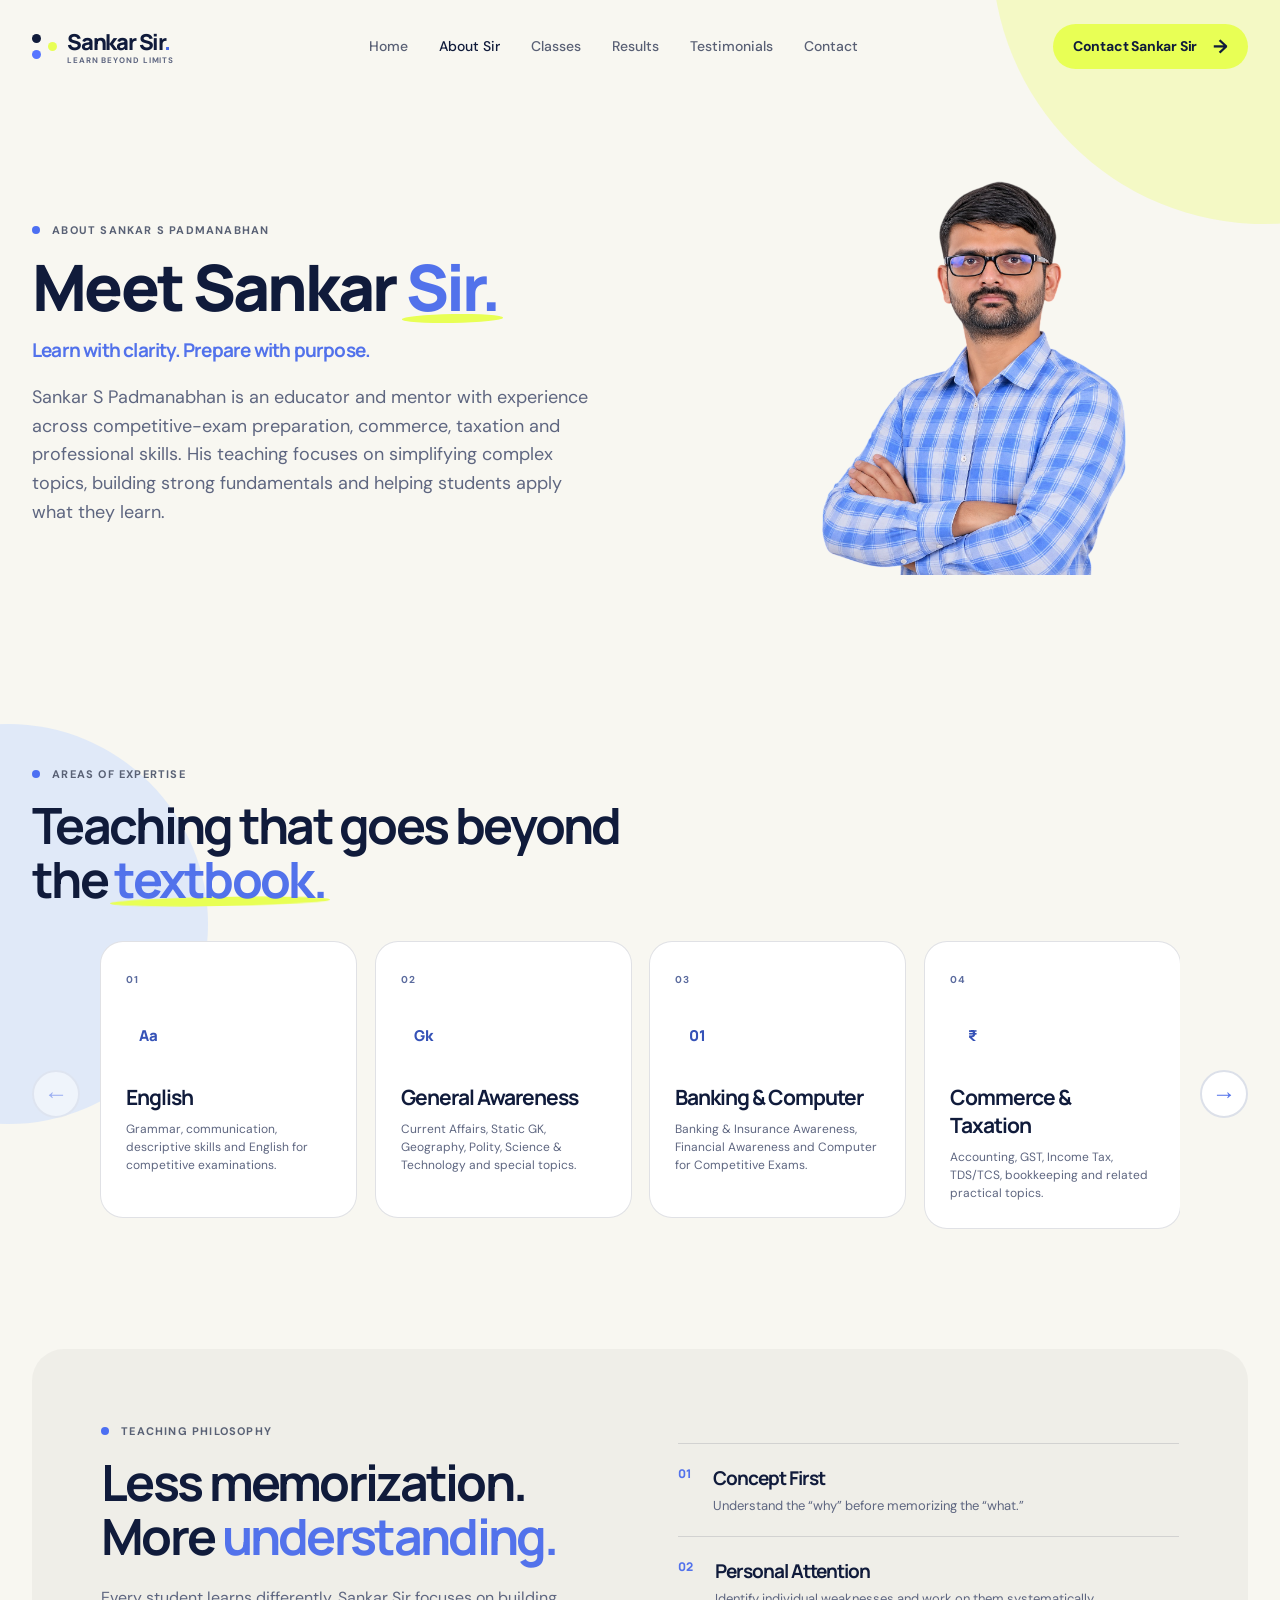
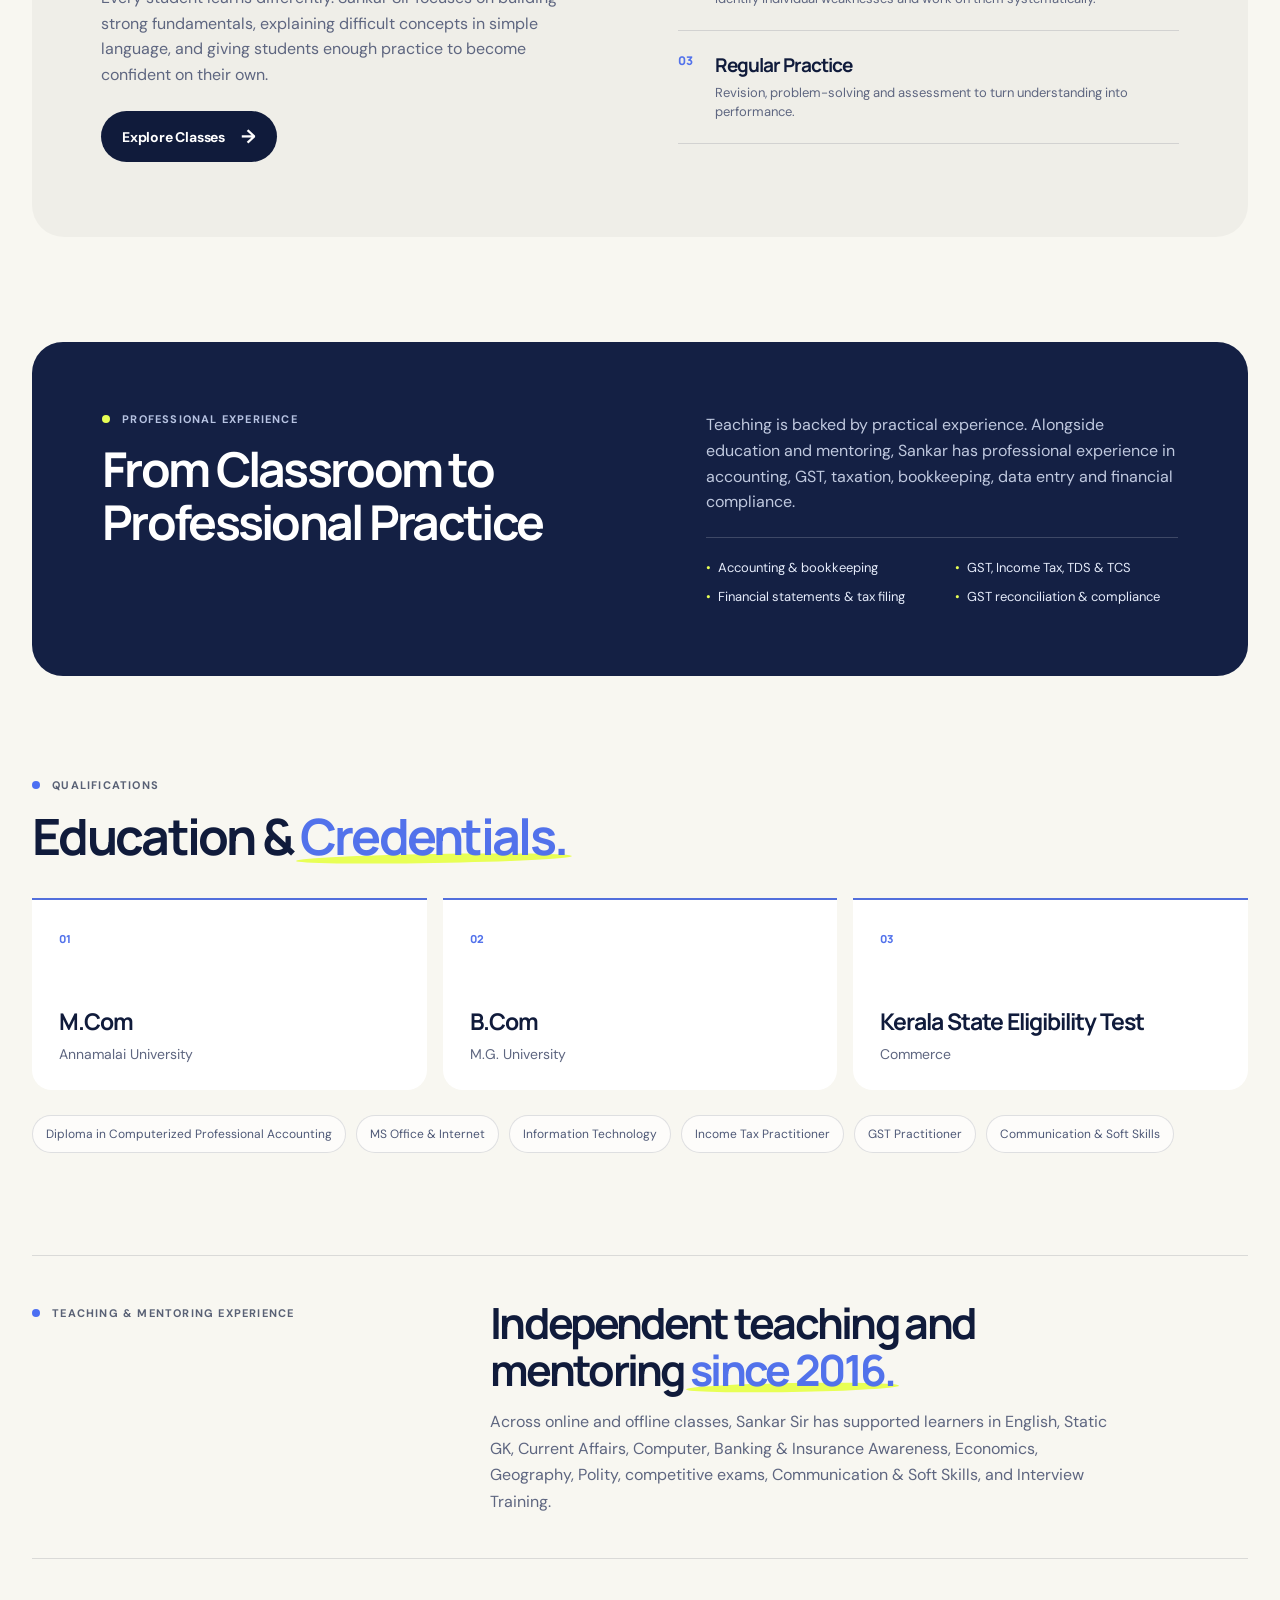
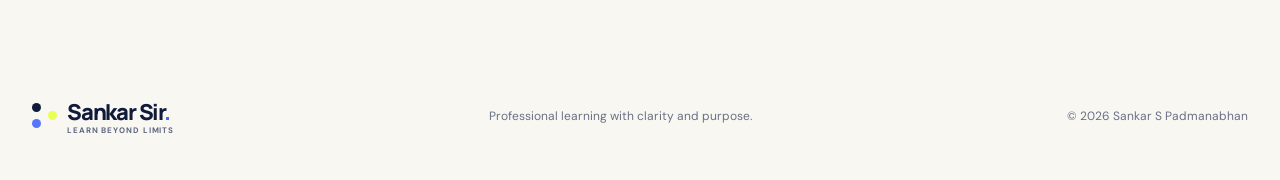
==== commit 17e785da: "updae" ====
--- a/about.html
+++ b/about.html
@@ -23,11 +23,32 @@
 
       <section class="expertise-section section-shell" aria-labelledby="expertise-title">
         <div class="section-heading"><div><p class="eyebrow"><span class="eyebrow-dot"></span> AREAS OF EXPERTISE</p><h2 id="expertise-title">Teaching that goes beyond the <em>textbook.</em></h2></div></div>
-        <div class="expertise-grid">
-          <article><span class="expertise-number">01</span><span class="expertise-icon">Aa</span><h3>English</h3><p>Grammar, communication, descriptive skills and English for competitive examinations.</p></article>
-          <article><span class="expertise-number">02</span><span class="expertise-icon">Gk</span><h3>General Awareness</h3><p>Current Affairs, Static GK, Geography, Polity, Science &amp; Technology and special topics.</p></article>
-          <article><span class="expertise-number">03</span><span class="expertise-icon">01</span><h3>Banking &amp; Computer</h3><p>Banking &amp; Insurance Awareness, Financial Awareness and Computer for Competitive Exams.</p></article>
-          <article><span class="expertise-number">04</span><span class="expertise-icon">₹</span><h3>Commerce &amp; Taxation</h3><p>Accounting, GST, Income Tax, TDS/TCS, bookkeeping and related practical topics.</p></article>
+        <div class="carousel-container">
+          <button class="carousel-nav carousel-prev" aria-label="Previous expertise area" type="button">←</button>
+          <div class="expertise-grid carousel-track">
+            <div class="carousel-slide">
+              <article><span class="expertise-number">01</span><span class="expertise-icon">Aa</span><h3>English</h3><p>Grammar, communication, descriptive skills and English for competitive examinations.</p></article>
+            </div>
+            <div class="carousel-slide">
+              <article><span class="expertise-number">02</span><span class="expertise-icon">Gk</span><h3>General Awareness</h3><p>Current Affairs, Static GK, Geography, Polity, Science &amp; Technology and special topics.</p></article>
+            </div>
+            <div class="carousel-slide">
+              <article><span class="expertise-number">03</span><span class="expertise-icon">01</span><h3>Banking &amp; Computer</h3><p>Banking &amp; Insurance Awareness, Financial Awareness and Computer for Competitive Exams.</p></article>
+            </div>
+            <div class="carousel-slide">
+              <article><span class="expertise-number">04</span><span class="expertise-icon">₹</span><h3>Commerce &amp; Taxation</h3><p>Accounting, GST, Income Tax, TDS/TCS, bookkeeping and related practical topics.</p></article>
+            </div>
+            <div class="carousel-slide">
+              <article><span class="expertise-number">05</span><span class="expertise-icon">📚</span><h3>Higher Secondary Commerce</h3><p>Accountancy, Computerized Accounting, Business Studies, Economics for commerce stream students.</p></article>
+            </div>
+            <div class="carousel-slide">
+              <article><span class="expertise-number">06</span><span class="expertise-icon">🎓</span><h3>School Level Topics</h3><p>English, Computer, GK, Geography for foundation level courses (Classes 9-12, CBSE, State, ICSE).</p></article>
+            </div>
+            <div class="carousel-slide">
+              <article><span class="expertise-number">07</span><span class="expertise-icon">↗</span><h3>Career Skills</h3><p>Communication &amp; Soft Skills, Interview Training, Problem Solving and Descriptive Skills for professional development.</p></article>
+            </div>
+          </div>
+          <button class="carousel-nav carousel-next" aria-label="Next expertise area" type="button">→</button>
         </div>
       </section>
 
@@ -48,6 +69,59 @@
       </section>
 
       <section class="experience-section section-shell"><p class="eyebrow"><span class="eyebrow-dot"></span> TEACHING &amp; MENTORING EXPERIENCE</p><div><h2>Independent teaching and mentoring <em>since 2016.</em></h2><p>Across online and offline classes, Sankar Sir has supported learners in English, Static GK, Current Affairs, Computer, Banking &amp; Insurance Awareness, Economics, Geography, Polity, competitive exams, Communication &amp; Soft Skills, and Interview Training.</p></div></section>
+<!-- 
+      <section class="featured-courses-section section-shell" aria-label="Key learning areas">
+        <div class="carousel-container">
+          <button class="carousel-nav carousel-prev" aria-label="Previous course" type="button">←</button>
+          <div class="carousel-track">
+            <div class="carousel-slide">
+              <article class="course-feature-card">
+                <div class="card-color-bar" style="background: #8b5cf6;"></div>
+                <div class="card-content">
+                  <h3>Commerce &amp; Business Administration</h3>
+                  <p class="card-meta">SPECIALIZED EXPERTISE</p>
+                  <p>Management Accounting, Financial Management, Financial Accounting, Corporate Accounting, Computerized Accounting, Cost Accounting, AI in Business.</p>
+                  <a href="contact.html" class="card-link">Enquire →</a>
+                </div>
+              </article>
+            </div>
+            <div class="carousel-slide">
+              <article class="course-feature-card">
+                <div class="card-color-bar" style="background: #3b82f6;"></div>
+                <div class="card-content">
+                  <h3>Higher Secondary Commerce</h3>
+                  <p class="card-meta">COMMERCE STREAM</p>
+                  <p>Accountancy, Computerized Accounting, Business Studies, Economics.</p>
+                  <a href="contact.html" class="card-link">Enquire →</a>
+                </div>
+              </article>
+            </div>
+            <div class="carousel-slide">
+              <article class="course-feature-card">
+                <div class="card-color-bar" style="background: #10b981;"></div>
+                <div class="card-content">
+                  <h3>School Level Topics</h3>
+                  <p class="card-meta">CBSE, STATE, ICSE</p>
+                  <p>English, Computer, GK, Geography.</p>
+                  <a href="contact.html" class="card-link">Enquire →</a>
+                </div>
+              </article>
+            </div>
+            <div class="carousel-slide">
+              <article class="course-feature-card">
+                <div class="card-color-bar" style="background: #f59e0b;"></div>
+                <div class="card-content">
+                  <h3>Career Skills</h3>
+                  <p class="card-meta">PROFESSIONAL DEVELOPMENT</p>
+                  <p>Communication &amp; Soft Skills, Interview Training, Problem Solving and Descriptive Skills.</p>
+                  <a href="contact.html" class="card-link">Enquire →</a>
+                </div>
+              </article>
+            </div>
+          </div>
+          <button class="carousel-nav carousel-next" aria-label="Next course" type="button">→</button>
+        </div>
+      </section> -->
     </main>
     <footer class="site-footer section-shell"><a class="brand brand-footer" href="index.html"><span class="brand-mark" aria-hidden="true"><i></i><i></i><i></i></span><span>Sankar Sir<span class="brand-dot">.</span><small>Learn Beyond Limits</small></span></a><p>Professional learning with clarity and purpose.</p><p>&copy; 2026 Sankar S Padmanabhan</p></footer><script src="script.js?v=4"></script>
   </body>
--- a/styles.css
+++ b/styles.css
@@ -1256,24 +1256,110 @@
 }
 
 .contact-details {
-  display: flex;
-  gap: 37px;
+  display: grid;
+  grid-template-columns: minmax(0, 1.35fr) minmax(170px, 0.8fr);
+  gap: 18px;
   padding-top: 22px;
   border-top: 1px solid var(--line);
 }
 
 .contact-details p {
   margin: 0;
+  padding: 16px 18px;
+  border: 1px solid rgba(83, 117, 237, 0.35);
+  border-radius: 16px;
+  background: linear-gradient(180deg, rgba(83, 117, 237, 0.03), rgba(83, 117, 237, 0.06));
+  box-shadow: inset 0 0 0 1px rgba(255, 255, 255, 0.3);
   font-size: 13px;
   font-weight: 700;
 }
 
 .contact-details span {
   display: block;
-  margin-bottom: 5px;
+  margin-bottom: 7px;
   color: var(--muted);
   font-size: 10px;
   font-weight: 500;
+  letter-spacing: 0.08em;
+  text-transform: uppercase;
+}
+
+.contact-chip {
+  display: flex;
+  align-items: center;
+  gap: 10px;
+  flex-wrap: nowrap;
+  min-width: 0;
+}
+
+.contact-icon {
+  display: inline-grid;
+  place-items: center;
+  width: 18px;
+  height: 18px;
+  border: 0;
+  background: transparent;
+  box-shadow: none;
+  color: #2148d4;
+  transform-origin: center;
+  animation: contactPulse 2.4s ease-in-out infinite;
+  flex-shrink: 0;
+}
+
+.contact-icon svg {
+  width: 18px;
+  height: 18px;
+  display: block;
+  overflow: visible;
+}
+
+.contact-icon svg path {
+  fill: none;
+  stroke: currentColor;
+  stroke-width: 2.2;
+  stroke-linecap: round;
+  stroke-linejoin: round;
+}
+
+.contact-label {
+  display: inline-block;
+  margin: 0 !important;
+  color: #4a5b86;
+  font-size: 10px !important;
+  font-weight: 700 !important;
+  letter-spacing: 0.08em;
+  text-transform: uppercase;
+  flex-shrink: 0;
+}
+
+.contact-details a {
+  display: inline-block;
+  max-width: 100%;
+  overflow: hidden;
+  text-overflow: ellipsis;
+  white-space: nowrap;
+}
+
+.contact-details a {
+  color: var(--ink);
+  text-decoration: none;
+  transition: color 0.2s ease;
+}
+
+.contact-details a:hover {
+  color: #3d63e8;
+}
+
+@keyframes contactPulse {
+  0%,
+  100% {
+    transform: translateY(0) scale(1);
+    box-shadow: 0 8px 18px rgba(83, 117, 237, 0.18);
+  }
+  50% {
+    transform: translateY(-3px) scale(1.08);
+    box-shadow: 0 14px 26px rgba(83, 117, 237, 0.28);
+  }
 }
 
 .contact-form {
@@ -1883,6 +1969,246 @@
   letter-spacing: -.8px;
 }
 
+/* Carousel Animations - 60fps optimized */
+@keyframes slideInFromRight {
+  from {
+    opacity: 0;
+    transform: translateX(30px);
+  }
+  to {
+    opacity: 1;
+    transform: translateX(0);
+  }
+}
+
+@keyframes slideInFromLeft {
+  from {
+    opacity: 0;
+    transform: translateX(-30px);
+  }
+  to {
+    opacity: 1;
+    transform: translateX(0);
+  }
+}
+
+@keyframes cardPulse {
+  0%, 100% {
+    transform: scale(1);
+  }
+  50% {
+    transform: scale(1.02);
+  }
+}
+
+/* Carousel Section */
+.featured-courses-section {
+  padding: 70px 0;
+}
+
+.carousel-container {
+  display: flex;
+  align-items: center;
+  gap: 20px;
+  position: relative;
+}
+
+.carousel-nav {
+  display: flex;
+  align-items: center;
+  justify-content: center;
+  width: 48px;
+  height: 48px;
+  border-radius: 50%;
+  border: 2px solid #dce0e9;
+  background: white;
+  cursor: pointer;
+  flex-shrink: 0;
+  transition: all .3s cubic-bezier(0.34, 1.56, 0.64, 1);
+  font-size: 24px;
+  color: #5272eb;
+  font-weight: bold;
+  will-change: transform, border-color, background-color;
+  backface-visibility: hidden;
+  transform: translateZ(0);
+}
+
+.carousel-nav:active {
+  transform: scale(0.95);
+}
+
+.carousel-nav:hover {
+  border-color: #5272eb;
+  background: #f0f4ff;
+  transform: scale(1.1);
+}
+
+.carousel-track {
+  display: flex;
+  gap: 18px;
+  overflow: hidden;
+  flex: 1;
+  scroll-behavior: smooth;
+  will-change: scroll-position;
+  backface-visibility: hidden;
+  transform: translateZ(0);
+}
+
+.carousel-slide {
+  flex: 0 0 calc(33.333% - 12px);
+  min-width: calc(33.333% - 12px);
+  animation: slideInFromRight 0.6s cubic-bezier(0.34, 1.56, 0.64, 1) forwards;
+  backface-visibility: hidden;
+  transform: translateZ(0);
+  will-change: transform, opacity;
+}
+
+.carousel-slide:nth-child(2) {
+  animation-delay: 0.1s;
+}
+
+.carousel-slide:nth-child(3) {
+  animation-delay: 0.2s;
+}
+
+.carousel-slide:nth-child(4) {
+  animation-delay: 0.3s;
+}
+
+.carousel-slide:nth-child(n+5) {
+  animation-delay: 0.4s;
+}
+
+.course-feature-card {
+  height: 100%;
+  display: flex;
+  flex-direction: column;
+  border-radius: 22px;
+  background: white;
+  border: 1px solid var(--line);
+  overflow: hidden;
+  transition: transform 0.35s cubic-bezier(0.34, 1.56, 0.64, 1), box-shadow 0.35s ease;
+  will-change: transform, box-shadow;
+  backface-visibility: hidden;
+  transform: translateZ(0);
+}
+
+.course-feature-card:hover {
+  transform: translateY(-8px) scale(1.01);
+  box-shadow: 0 25px 50px rgba(26, 39, 79, 0.15);
+}
+
+.course-feature-card:active {
+  transform: translateY(-4px) scale(0.99);
+}
+
+.card-color-bar {
+  height: 6px;
+  transition: height 0.3s ease;
+}
+
+.course-feature-card:hover .card-color-bar {
+  height: 8px;
+}
+
+.card-content {
+  padding: 24px;
+  display: flex;
+  flex-direction: column;
+  flex: 1;
+}
+
+.card-content h3 {
+  margin: 0 0 6px;
+  font-size: 21px;
+  letter-spacing: -1px;
+  line-height: 1.3;
+  transition: color 0.3s ease;
+}
+
+.course-feature-card:hover .card-content h3 {
+  color: #5272eb;
+}
+
+.card-meta {
+  margin: 0 0 14px;
+  color: #68708a;
+  font-size: 9px;
+  font-weight: 700;
+  letter-spacing: .7px;
+  text-transform: uppercase;
+  transition: color 0.3s ease;
+}
+
+.card-content > p:not(.card-meta) {
+  margin: 0 0 16px;
+  color: var(--muted);
+  font-size: 13px;
+  line-height: 1.45;
+  flex: 1;
+}
+
+.card-link {
+  display: inline-flex;
+  align-items: center;
+  color: #5272eb;
+  font-size: 13px;
+  font-weight: 700;
+  border-top: 1px solid var(--line);
+  padding-top: 12px;
+  margin-top: auto;
+  text-decoration: none;
+  transition: all 0.3s cubic-bezier(0.34, 1.56, 0.64, 1);
+  will-change: transform, color;
+}
+
+.card-link:hover {
+  color: #3d5ec4;
+  transform: translateX(4px);
+}
+
+.card-link:active {
+  transform: translateX(2px);
+}
+
+@media (max-width: 900px) {
+  .carousel-slide {
+    flex: 0 0 calc(50% - 9px);
+    min-width: calc(50% - 9px);
+  }
+
+  .expertise-grid.carousel-track .carousel-slide {
+    flex: 0 0 calc(50% - 9px);
+    min-width: calc(50% - 9px);
+  }
+}
+
+@media (max-width: 660px) {
+  .carousel-slide {
+    flex: 0 0 100%;
+    min-width: 100%;
+  }
+
+  .expertise-grid.carousel-track .carousel-slide {
+    flex: 0 0 100%;
+    min-width: 100%;
+  }
+
+  .carousel-nav {
+    width: 40px;
+    height: 40px;
+    font-size: 20px;
+  }
+
+  .card-content {
+    padding: 20px;
+  }
+
+  .card-content h3 {
+    font-size: 18px;
+  }
+}
+
 .personal-about-intro {
   padding-bottom: 90px;
 }
@@ -1911,6 +2237,20 @@
   display: grid;
   grid-template-columns: repeat(4, 1fr);
   gap: 16px;
+}
+
+.expertise-grid.carousel-track {
+  display: flex;
+  gap: 18px;
+  overflow: hidden;
+  flex: 1;
+  scroll-behavior: smooth;
+  grid-template-columns: unset;
+}
+
+.expertise-grid.carousel-track .carousel-slide {
+  flex: 0 0 calc(25% - 13.5px);
+  min-width: calc(25% - 13.5px);
 }
 
 .expertise-grid article {
@@ -1921,6 +2261,15 @@
   border-radius: 23px;
   background: #fff;
   border: 1px solid var(--line);
+  transition: transform 0.22s cubic-bezier(0.34, 1.56, 0.64, 1), box-shadow 0.22s ease;
+  will-change: transform, box-shadow;
+  backface-visibility: hidden;
+  transform: translateZ(0);
+}
+
+.expertise-grid article:hover {
+  transform: translateY(-5px);
+  box-shadow: 0 15px 30px rgba(26, 39, 79, .1);
 }
 
 .expertise-grid article:nth-child(2) { background: #edf2ff; }
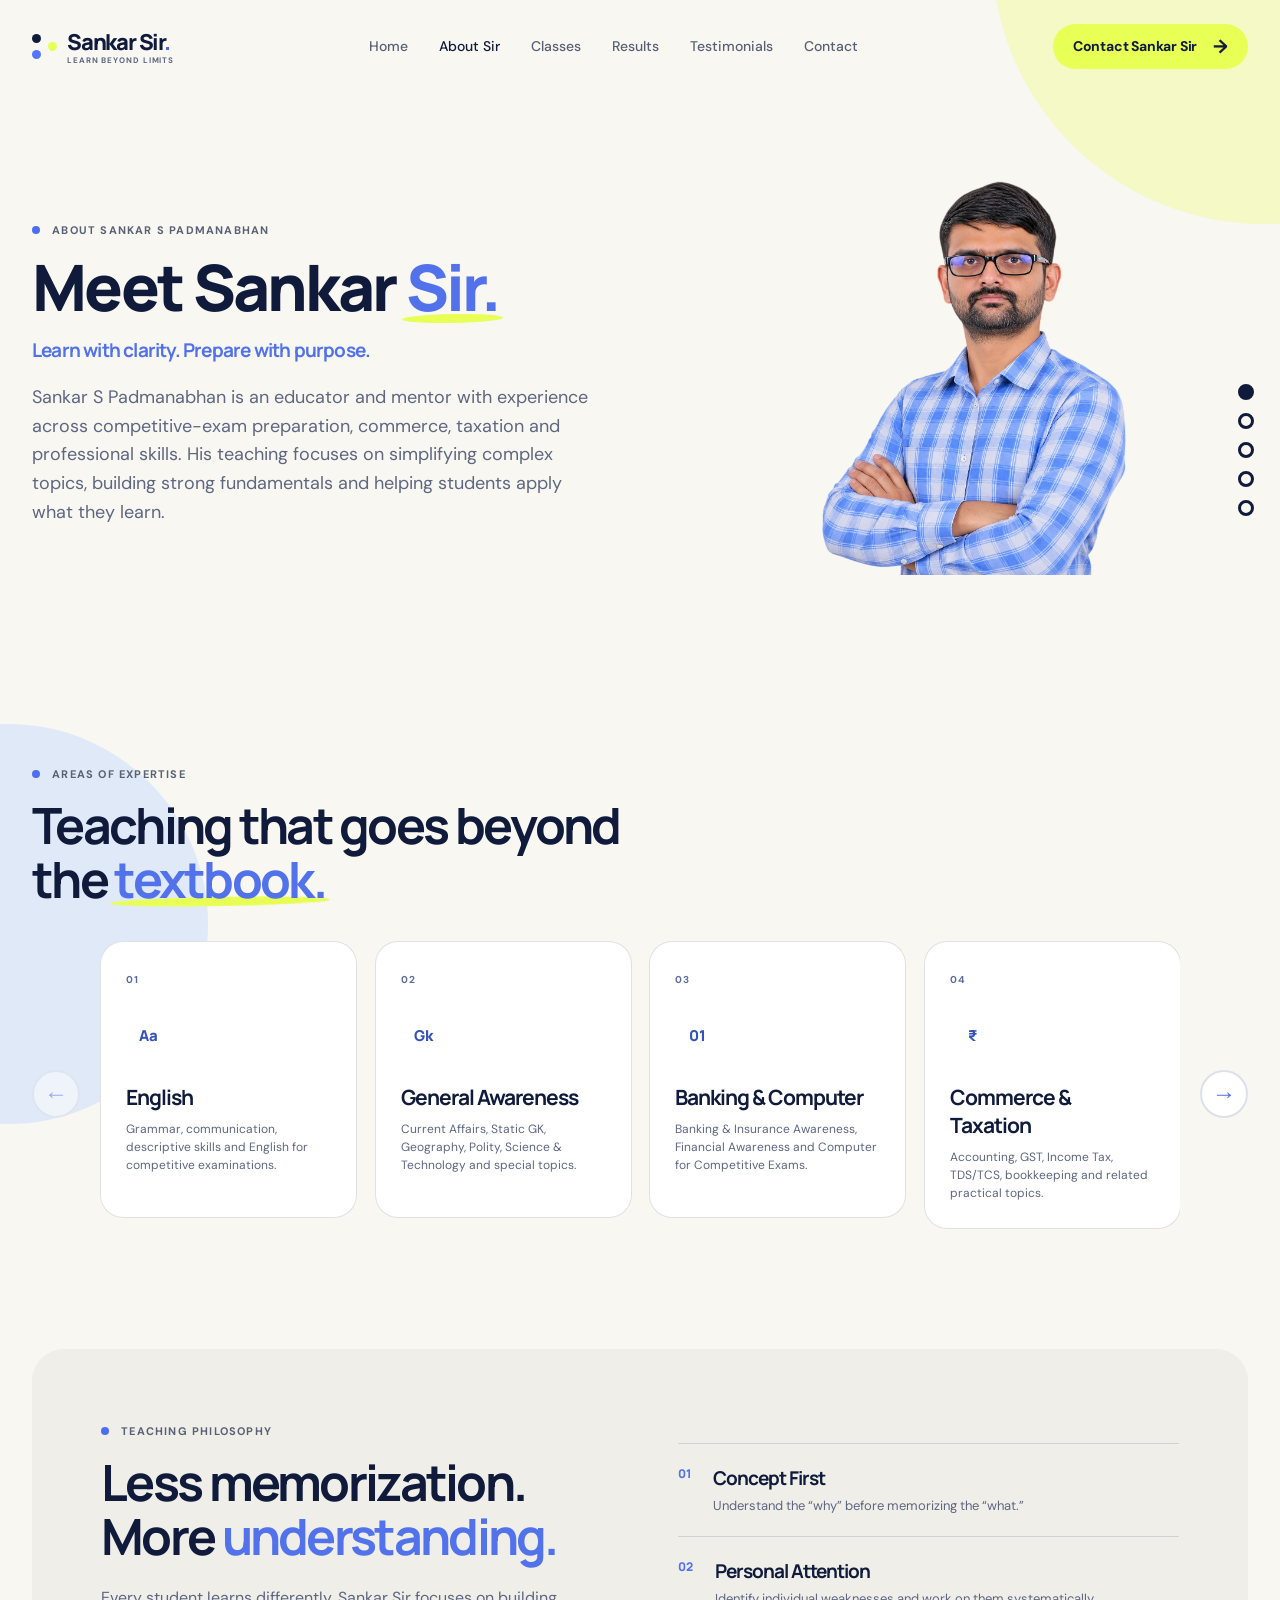
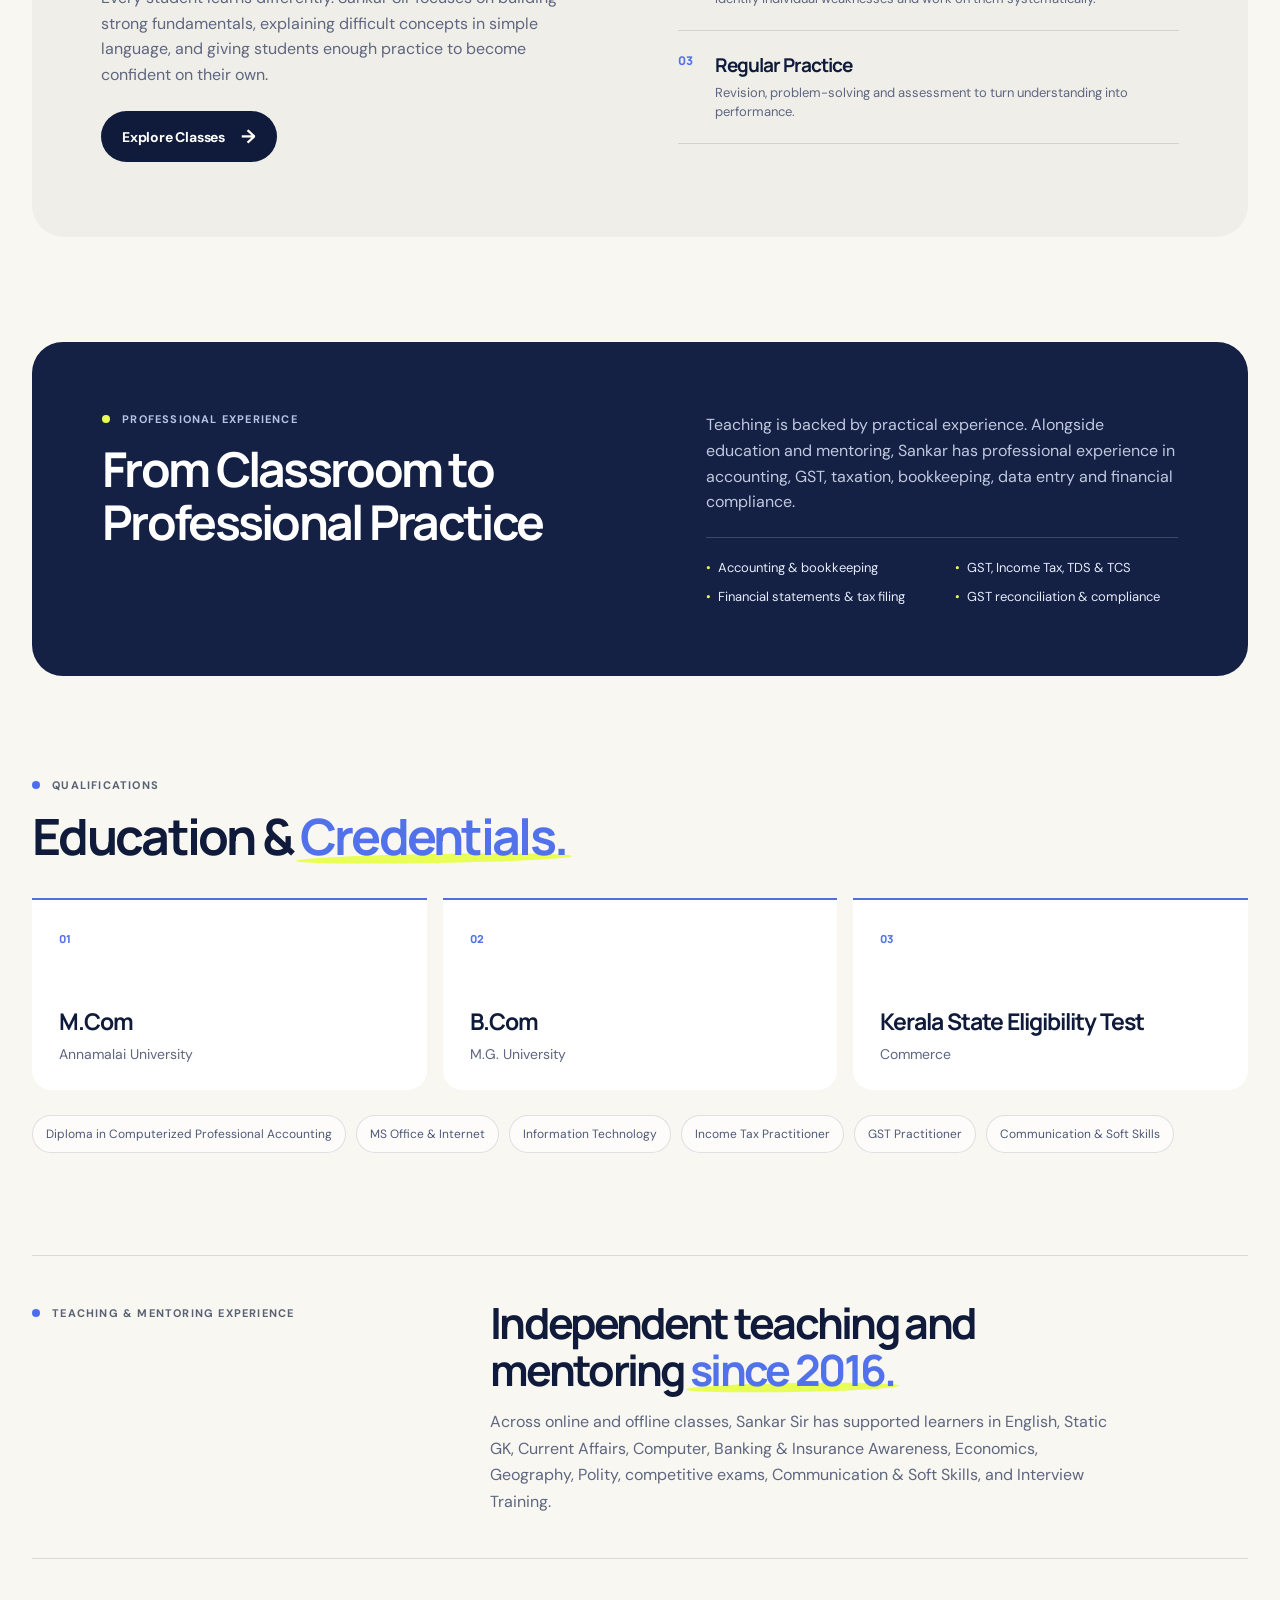
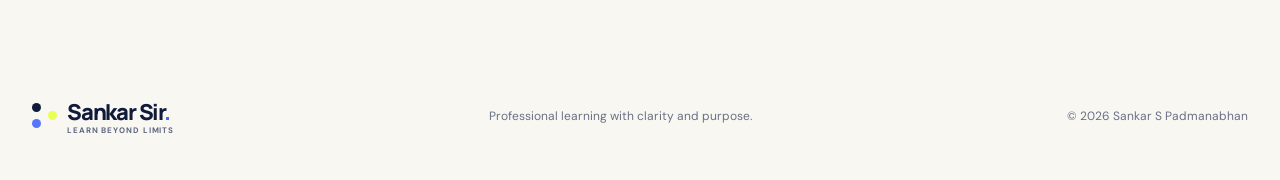
==== commit d14eec62: "Update script version to v5 and implement page enhancements with scroll dots functionality" ====
--- a/about.html
+++ b/about.html
@@ -123,6 +123,6 @@
         </div>
       </section> -->
     </main>
-    <footer class="site-footer section-shell"><a class="brand brand-footer" href="index.html"><span class="brand-mark" aria-hidden="true"><i></i><i></i><i></i></span><span>Sankar Sir<span class="brand-dot">.</span><small>Learn Beyond Limits</small></span></a><p>Professional learning with clarity and purpose.</p><p>&copy; 2026 Sankar S Padmanabhan</p></footer><script src="script.js?v=4"></script>
+    <footer class="site-footer section-shell"><a class="brand brand-footer" href="index.html"><span class="brand-mark" aria-hidden="true"><i></i><i></i><i></i></span><span>Sankar Sir<span class="brand-dot">.</span><small>Learn Beyond Limits</small></span></a><p>Professional learning with clarity and purpose.</p><p>&copy; 2026 Sankar S Padmanabhan</p></footer><script src="script.js?v=5"></script>
   </body>
 </html>
--- a/styles.css
+++ b/styles.css
@@ -14,6 +14,13 @@
 
 html {
   scroll-behavior: smooth;
+  -ms-overflow-style: none;
+  scrollbar-width: none;
+}
+
+html::-webkit-scrollbar,
+body::-webkit-scrollbar {
+  display: none;
 }
 
 body {
@@ -22,6 +29,8 @@
   color: var(--ink);
   font-family: "DM Sans", sans-serif;
   overflow-x: hidden;
+  -ms-overflow-style: none;
+  scrollbar-width: none;
 }
 
 a {
@@ -2575,3 +2584,265 @@
   .results-panel { margin-top: 50px; }
   .feedback-note { margin-bottom: 70px; padding: 43px 25px; border-radius: 24px; }
 }
+
+/* Contact page: preserve the desktop card treatment while giving small screens
+   a clearer reading order and comfortable touch targets. */
+@media (max-width: 900px) {
+  .contact-layout {
+    align-items: start;
+  }
+
+  .contact-form {
+    justify-self: center;
+  }
+}
+
+@media (max-width: 660px) {
+  .contact-layout {
+    gap: 38px;
+    padding: 42px 0 48px;
+  }
+
+  .contact-copy h1 {
+    margin-bottom: 16px;
+    font-size: clamp(38px, 12vw, 48px);
+    letter-spacing: -2px;
+    line-height: 1.08;
+  }
+
+  .contact-copy .lead {
+    font-size: 15px;
+    line-height: 1.6;
+  }
+
+  .contact-points {
+    margin: 28px 0 26px;
+  }
+
+  .contact-points p {
+    align-items: flex-start;
+    gap: 12px;
+    margin-bottom: 12px;
+    font-size: 13px;
+    line-height: 1.45;
+  }
+
+  .contact-points span {
+    width: 24px;
+    height: 24px;
+    flex: 0 0 24px;
+  }
+
+  .contact-details {
+    display: grid;
+    grid-template-columns: 1fr;
+    gap: 12px;
+    padding-top: 0;
+    border-top: 0;
+  }
+
+  .contact-details p,
+  .contact-details p + p {
+    margin-top: 0;
+    padding: 15px 16px;
+    border-radius: 14px;
+  }
+
+  .contact-details > p:not(.contact-chip) span {
+    margin-bottom: 5px;
+  }
+
+  .contact-chip {
+    display: grid;
+    grid-template-columns: 18px minmax(0, 1fr);
+    column-gap: 10px;
+    row-gap: 4px;
+    align-items: start;
+  }
+
+  .contact-icon {
+    grid-row: 1 / span 2;
+    margin-top: 1px;
+  }
+
+  .contact-label,
+  .contact-details a {
+    grid-column: 2;
+  }
+
+  .contact-details a {
+    min-width: 0;
+    max-width: none;
+    overflow: visible;
+    text-overflow: clip;
+    white-space: normal;
+    overflow-wrap: anywhere;
+    line-height: 1.45;
+  }
+
+  .contact-form {
+    padding: 28px 20px 24px;
+    border-radius: 22px;
+    box-shadow: 0 14px 34px rgba(25, 37, 75, .09);
+  }
+
+  .contact-form h2 {
+    margin-bottom: 21px;
+    font-size: 25px;
+    letter-spacing: -1.1px;
+    line-height: 1.2;
+  }
+
+  .contact-form label {
+    margin-bottom: 17px;
+    font-size: 12px;
+  }
+
+  .contact-form input,
+  .contact-form select,
+  .contact-form textarea {
+    min-height: 48px;
+    padding: 12px 13px;
+    font-size: 16px;
+  }
+
+  .contact-form textarea {
+    min-height: 106px;
+  }
+
+  .contact-form .button {
+    min-height: 52px;
+    margin-top: 2px;
+  }
+}
+
+@media (prefers-reduced-motion: reduce) {
+  .contact-icon {
+    animation: none;
+  }
+}
+
+/* The expertise carousel base rule appears after its original breakpoints.
+   Keep these overrides last so cards do not collapse into narrow columns. */
+@media (max-width: 900px) {
+  .expertise-grid.carousel-track .carousel-slide {
+    flex: 0 0 calc(50% - 9px);
+    min-width: calc(50% - 9px);
+  }
+}
+
+@media (max-width: 660px) {
+  .expertise-section .carousel-container {
+    display: grid;
+    grid-template-columns: repeat(2, minmax(0, 1fr));
+    gap: 14px;
+  }
+
+  .expertise-section .carousel-track {
+    grid-column: 1 / -1;
+    grid-row: 1;
+    width: 100%;
+    min-width: 0;
+  }
+
+  .expertise-grid.carousel-track .carousel-slide {
+    flex: 0 0 100%;
+    min-width: 100%;
+  }
+
+  .expertise-section .carousel-nav {
+    width: 44px;
+    height: 44px;
+  }
+
+  .expertise-section .carousel-prev {
+    grid-column: 1;
+    grid-row: 2;
+    justify-self: start;
+  }
+
+  .expertise-section .carousel-next {
+    grid-column: 2;
+    grid-row: 2;
+    justify-self: end;
+  }
+}
+
+/* Page entry motion and the five-dot scroll control. The browser scrollbar is
+   hidden above, but the page still scrolls normally with mouse, touch and keys. */
+.scroll-dots {
+  position: fixed;
+  top: 50%;
+  right: clamp(10px, 2vw, 28px);
+  z-index: 30;
+  display: grid;
+  gap: 13px;
+  transform: translateY(-50%);
+}
+
+.scroll-dots[hidden] {
+  display: none;
+}
+
+.scroll-dot {
+  width: 16px;
+  height: 16px;
+  margin: 0;
+  padding: 0;
+  border: 3px solid var(--ink);
+  border-radius: 50%;
+  outline: 0;
+  background: transparent;
+  cursor: pointer;
+  transition: background-color .2s ease, border-color .2s ease, transform .2s ease;
+}
+
+.scroll-dot:hover,
+.scroll-dot:focus-visible {
+  border-color: #4668e5;
+  background: rgba(70, 104, 229, .22);
+  transform: scale(1.12);
+}
+
+.scroll-dot.is-active {
+  border-color: var(--ink);
+  background: var(--ink);
+}
+
+@media (prefers-reduced-motion: no-preference) {
+  .landing-animate {
+    animation: landing-text-reveal .7s cubic-bezier(.2, .75, .25, 1) var(--landing-delay, 0ms) both;
+  }
+
+  @keyframes landing-text-reveal {
+    from {
+      opacity: 0;
+      filter: blur(5px);
+      transform: translateY(24px);
+    }
+
+    to {
+      opacity: 1;
+      filter: blur(0);
+      transform: translateY(0);
+    }
+  }
+}
+
+@media (prefers-reduced-motion: reduce) {
+  html {
+    scroll-behavior: auto;
+  }
+
+  .landing-animate,
+  .scroll-dot {
+    animation: none;
+    transition: none;
+  }
+}
+
+@media (max-width: 980px) {
+  .scroll-dots {
+    display: none;
+  }
+}
